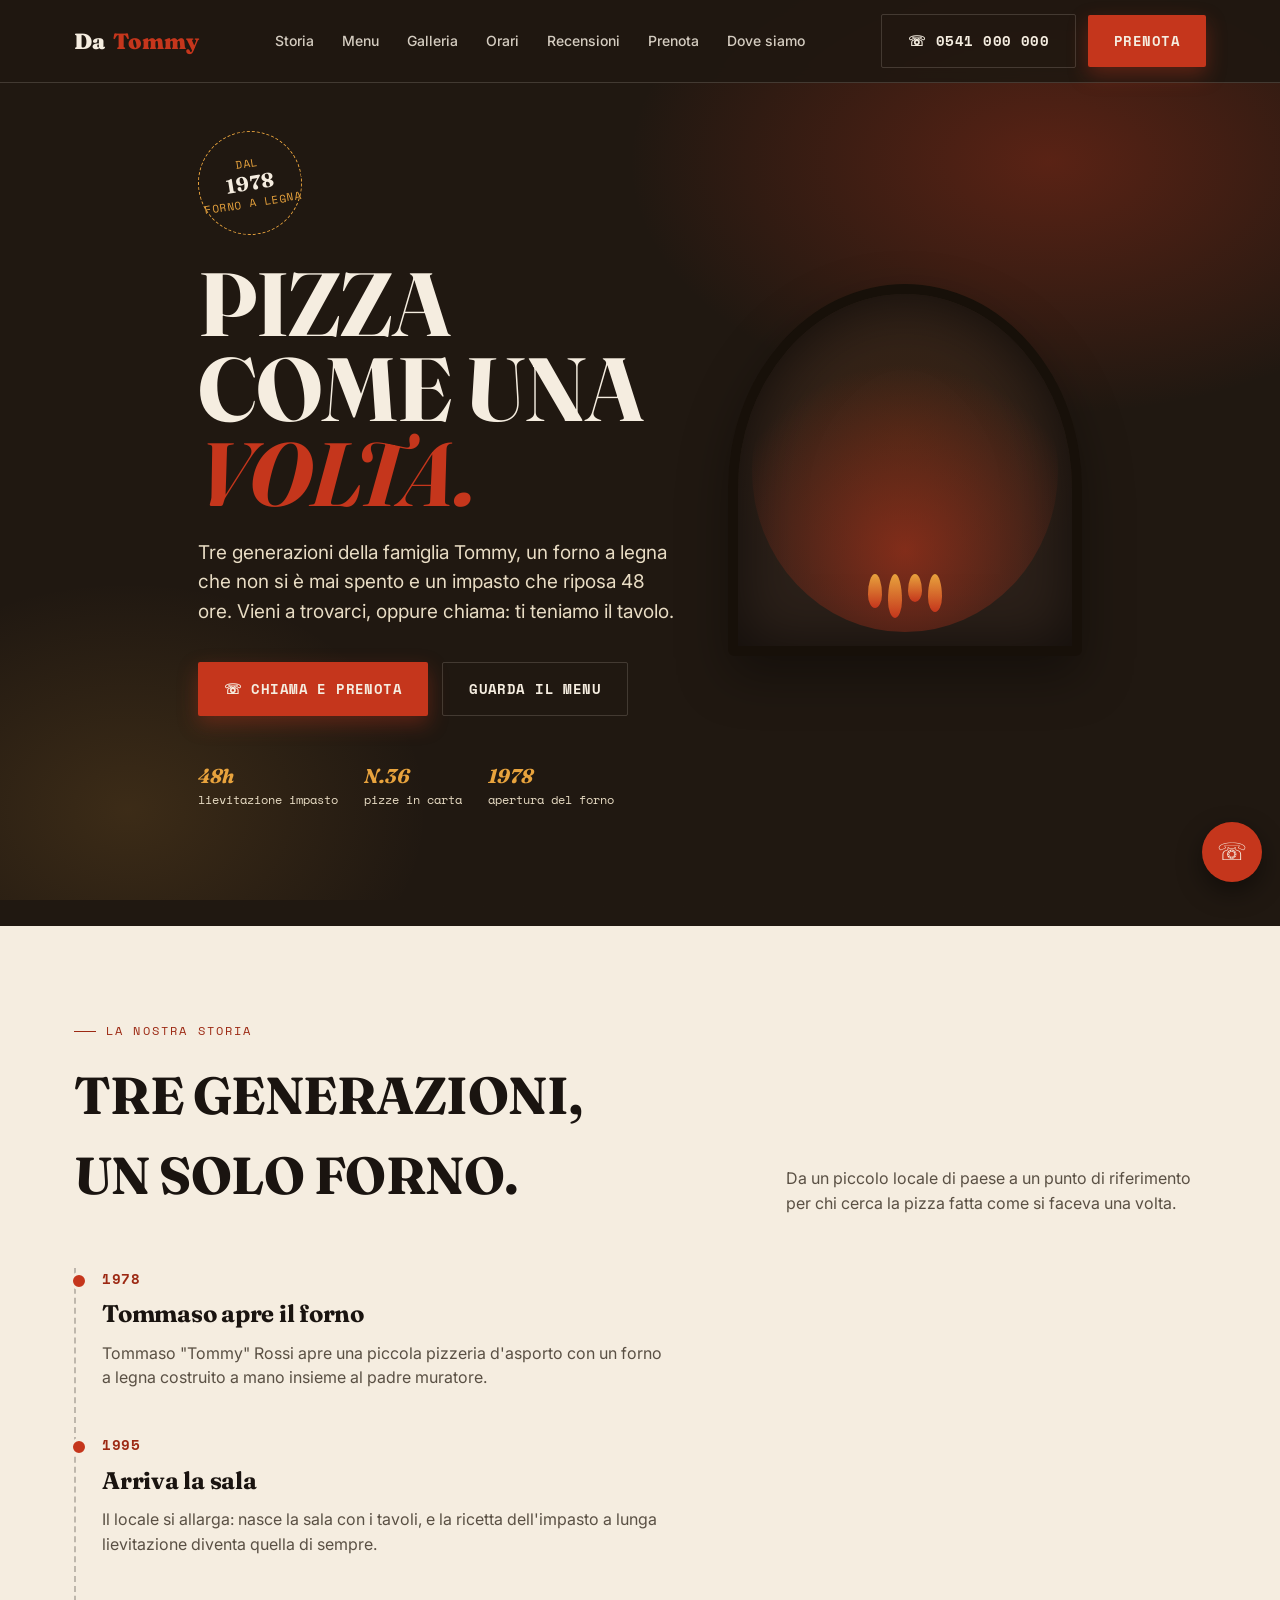
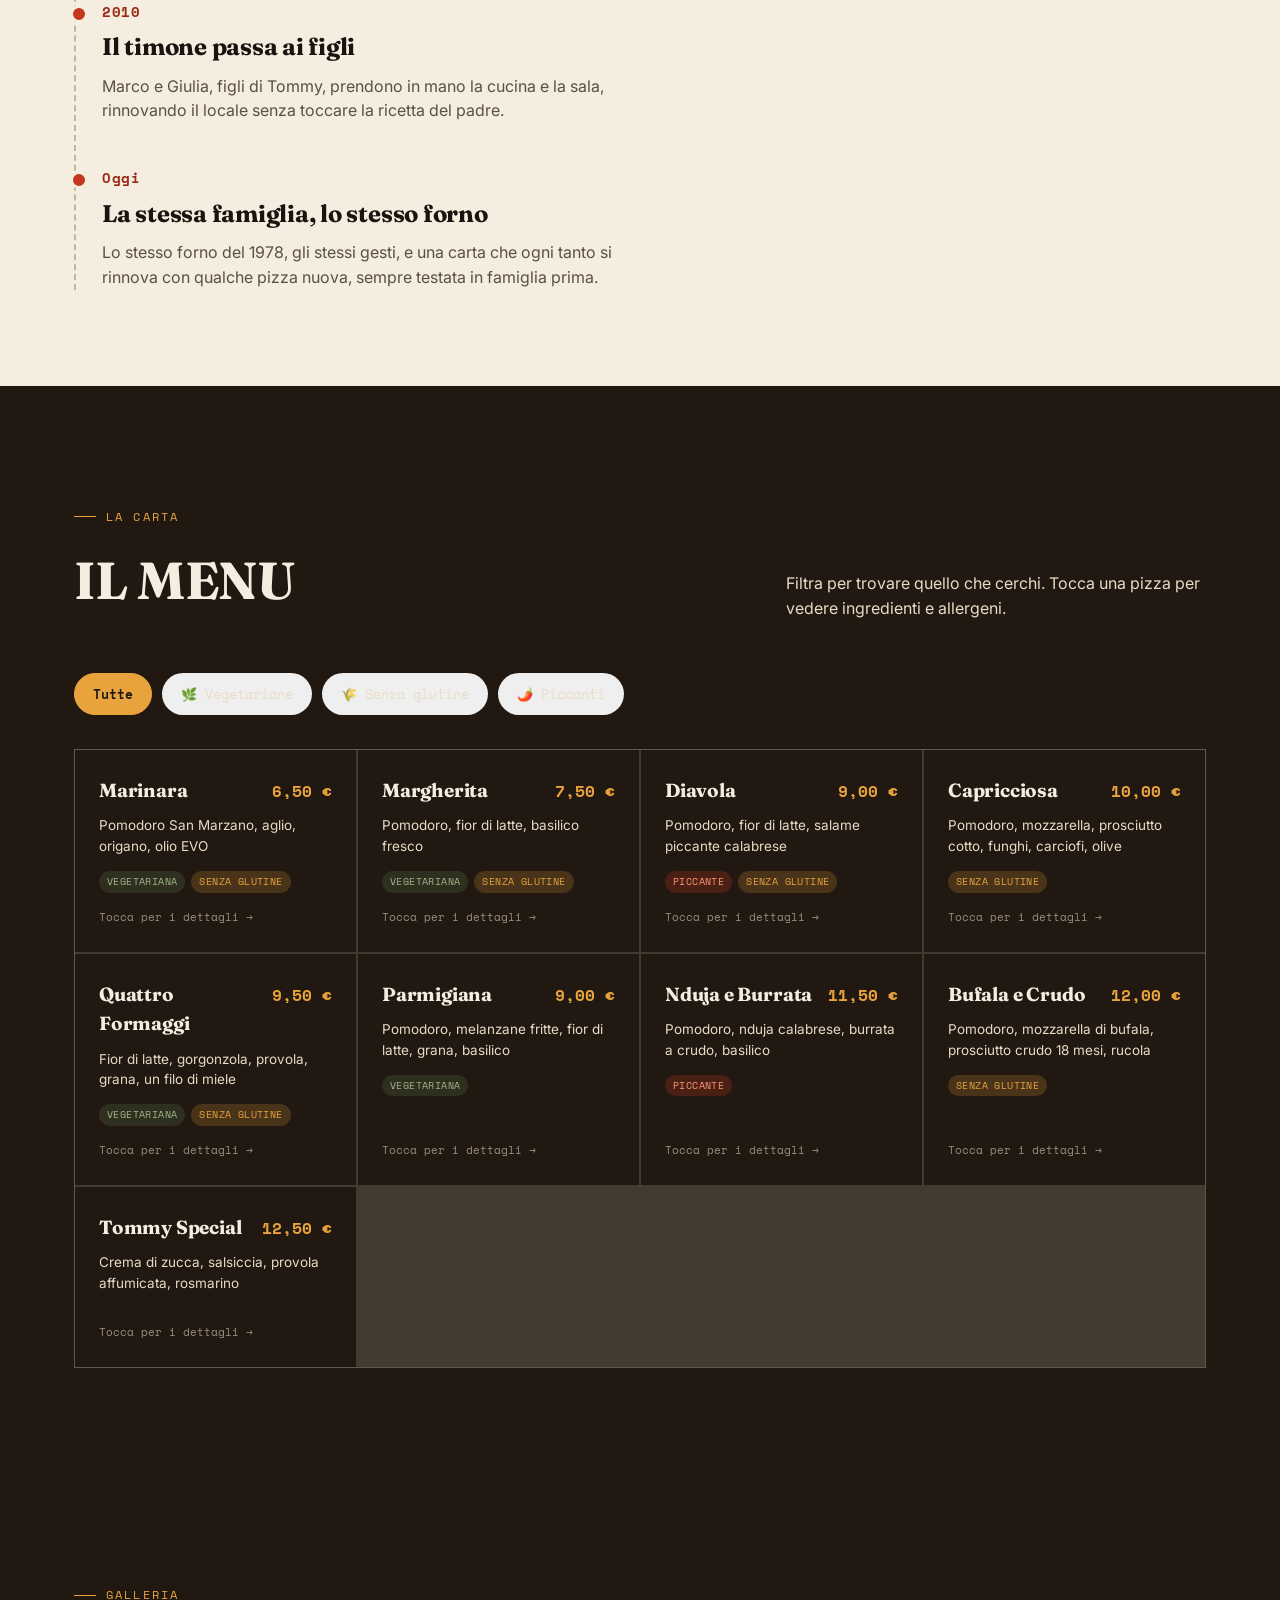
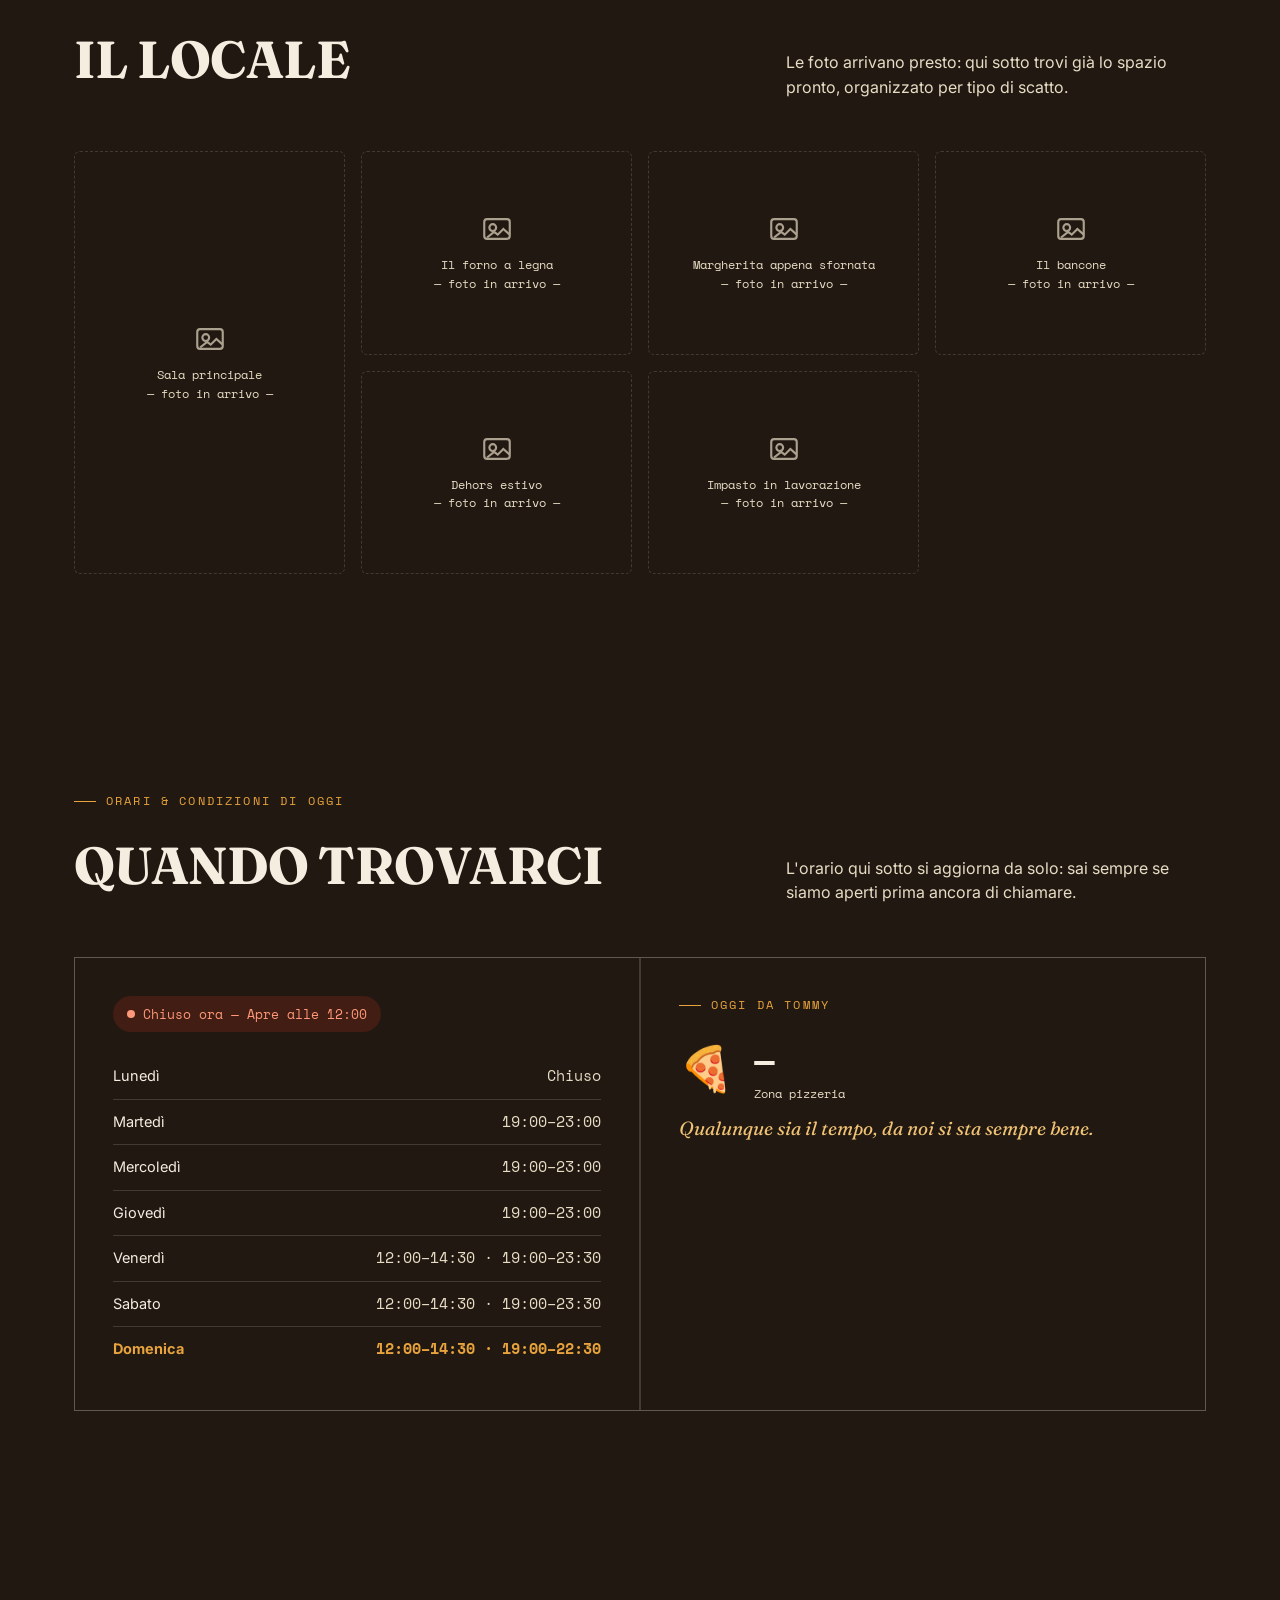
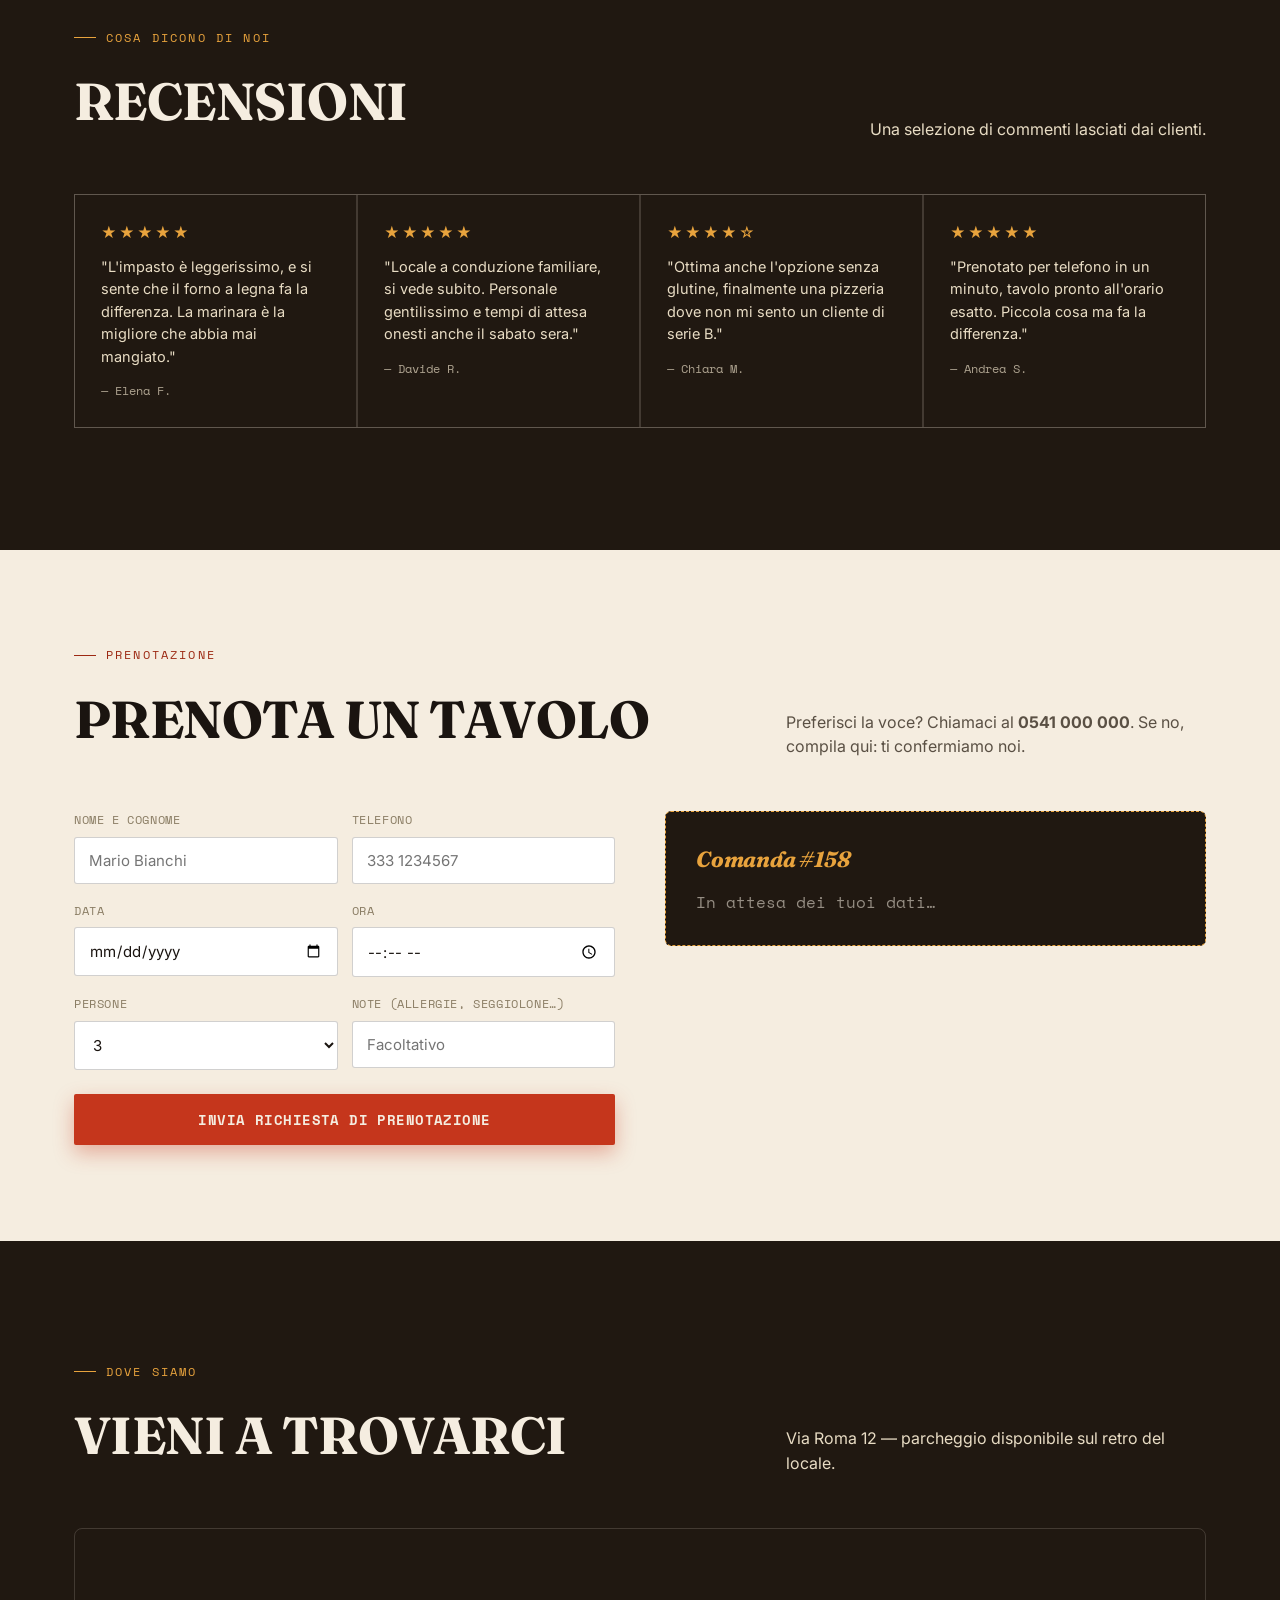
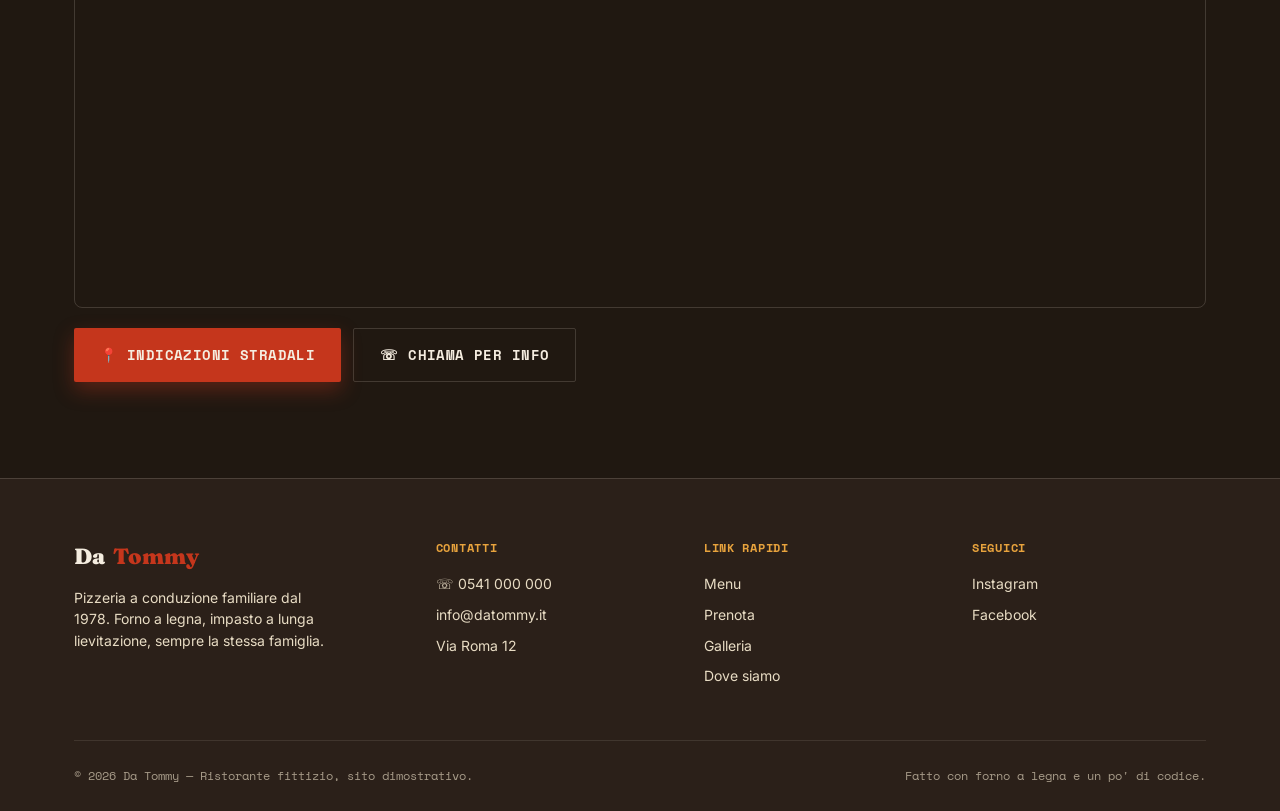
==== da-tommy.html @ e10f1fcb "Add files via upload" ====
<!DOCTYPE html>
<html lang="it">
<head>
<meta charset="UTF-8">
<meta name="viewport" content="width=device-width, initial-scale=1.0">
<title>Da Tommy — Pizzeria dal 1978</title>
<meta name="description" content="Da Tommy, pizzeria a conduzione familiare dal 1978. Forno a legna, prenotazioni, menu, orari e indicazioni stradali.">
<link rel="preconnect" href="https://fonts.googleapis.com">
<link rel="preconnect" href="https://fonts.gstatic.com" crossorigin>
<link href="https://fonts.googleapis.com/css2?family=Fraunces:ital,opsz,wght@0,9..144,400;0,9..144,600;0,9..144,700;0,9..144,900;1,9..144,500&family=Inter:wght@400;500;600;700&family=Space+Mono:wght@400;700&display=swap" rel="stylesheet">
<style>
  :root{
    --forno: #201811;
    --forno-2: #2b2019;
    --pomodoro: #c5361c;
    --pomodoro-dark: #9c2913;
    --grano: #e8a33d;
    --grano-soft: #f0c274;
    --basilico: #4c5b3d;
    --farina: #f5ede0;
    --farina-dim: #e8dcc4;
    --ink: #1a1410;
    --line: rgba(245,237,224,0.16);
    --shadow: 0 20px 50px rgba(0,0,0,0.35);
    --radius: 4px;
    --ff-display: 'Fraunces', serif;
    --ff-body: 'Inter', sans-serif;
    --ff-mono: 'Space Mono', monospace;
  }

  *{margin:0;padding:0;box-sizing:border-box;}
  html{scroll-behavior:smooth;}
  body{
    background: var(--forno);
    color: var(--farina);
    font-family: var(--ff-body);
    line-height: 1.55;
    overflow-x: hidden;
  }
  a{color:inherit;text-decoration:none;}
  img{max-width:100%;display:block;}
  ul{list-style:none;}
  button{font-family:inherit;cursor:pointer;border:none;}
  section{position:relative;}
  .wrap{max-width:1180px;margin:0 auto;padding:0 24px;}
  h1,h2,h3,h4{font-family:var(--ff-display);font-weight:700;letter-spacing:-0.01em;}
  .eyebrow{
    font-family:var(--ff-mono);
    text-transform:uppercase;
    font-size:12px;
    letter-spacing:0.18em;
    color:var(--grano);
    display:flex;
    align-items:center;
    gap:10px;
    margin-bottom:14px;
  }
  .eyebrow::before{content:"";width:22px;height:1px;background:var(--grano);display:inline-block;}
  .btn{
    display:inline-flex;
    align-items:center;
    gap:10px;
    padding:15px 26px;
    border-radius:2px;
    font-family:var(--ff-mono);
    font-size:14px;
    letter-spacing:0.03em;
    font-weight:700;
    text-transform:uppercase;
    transition:transform .15s ease, box-shadow .15s ease, background .15s ease;
    white-space:nowrap;
  }
  .btn:active{transform:translateY(1px);}
  .btn-primary{background:var(--pomodoro);color:var(--farina);box-shadow:0 8px 20px rgba(197,54,28,0.35);}
  .btn-primary:hover{background:var(--pomodoro-dark);}
  .btn-outline{background:transparent;color:var(--farina);border:1.5px solid var(--line);}
  .btn-outline:hover{border-color:var(--grano);color:var(--grano);}
  .btn-ghost{background:var(--grano);color:var(--forno);}
  .btn-ghost:hover{background:var(--grano-soft);}
  :focus-visible{outline:2px solid var(--grano);outline-offset:3px;}

  /* ---- perforated ticket divider ---- */
  .tear{
    height:26px;
    width:100%;
    background:
      radial-gradient(circle 7px at 20px 0, transparent 7px, var(--forno) 7.5px) top/40px 26px repeat-x;
    position:relative;
    z-index:2;
  }
  .tear.up{transform:scaleY(-1);}

  /* ---- topbar ---- */
  .topbar{
    position:fixed;top:0;left:0;right:0;
    z-index:100;
    background:rgba(32,24,17,0.9);
    backdrop-filter:blur(8px);
    border-bottom:1px solid var(--line);
  }
  .topbar-inner{
    display:flex;align-items:center;justify-content:space-between;
    padding:14px 24px;max-width:1180px;margin:0 auto;
  }
  .logo{
    font-family:var(--ff-display);font-size:22px;font-weight:900;
    display:flex;align-items:baseline;gap:8px;
  }
  .logo span{color:var(--pomodoro);}
  .nav-links{display:flex;gap:28px;font-size:14px;font-weight:500;}
  .nav-links a{opacity:.85;transition:opacity .15s, color .15s;position:relative;}
  .nav-links a:hover{opacity:1;color:var(--grano);}
  .topbar-actions{display:flex;align-items:center;gap:12px;}
  .nav-toggle{display:none;background:none;color:var(--farina);font-size:24px;}
  @media (max-width:860px){
    .nav-links{display:none;}
    .topbar-actions .btn-outline{display:none;}
    .nav-toggle{display:block;}
  }

  /* ---- sticky call bar (mobile) ---- */
  .call-fab{
    position:fixed;right:18px;bottom:18px;z-index:99;
    width:60px;height:60px;border-radius:50%;
    background:var(--pomodoro);color:var(--farina);
    display:flex;align-items:center;justify-content:center;
    box-shadow:0 10px 26px rgba(0,0,0,0.45);
    font-size:24px;
    animation:pulse 2.6s ease-in-out infinite;
  }
  @keyframes pulse{
    0%,100%{box-shadow:0 10px 26px rgba(0,0,0,0.45), 0 0 0 0 rgba(197,54,28,0.5);}
    50%{box-shadow:0 10px 26px rgba(0,0,0,0.45), 0 0 0 10px rgba(197,54,28,0);}
  }

  /* ---- HERO ---- */
  .hero{
    min-height:100vh;
    display:flex;align-items:center;
    padding:120px 0 80px;
    background:
      radial-gradient(ellipse 700px 420px at 82% 18%, rgba(197,54,28,0.35), transparent 60%),
      radial-gradient(ellipse 500px 380px at 10% 90%, rgba(232,163,61,0.14), transparent 60%),
      var(--forno);
    position:relative;
    overflow:hidden;
  }
  .ember{
    position:absolute;bottom:-20px;
    width:5px;height:5px;border-radius:50%;
    background:var(--grano);
    opacity:0;
    filter:blur(0.3px);
    animation:rise 6s ease-in infinite;
  }
  @keyframes rise{
    0%{opacity:0;transform:translateY(0) translateX(0);}
    10%{opacity:.9;}
    80%{opacity:.5;}
    100%{opacity:0;transform:translateY(-620px) translateX(var(--drift,30px));}
  }
  .hero-grid{
    display:grid;grid-template-columns:1.15fr 0.85fr;gap:50px;align-items:center;
  }
  @media (max-width:900px){.hero-grid{grid-template-columns:1fr;}}
  .stamp{
    width:104px;height:104px;border-radius:50%;
    border:1.5px dashed var(--grano);
    display:flex;align-items:center;justify-content:center;flex-direction:column;
    font-family:var(--ff-mono);color:var(--grano);text-align:center;
    transform:rotate(-9deg);
    font-size:11px;line-height:1.3;letter-spacing:.05em;
    margin-bottom:26px;
  }
  .stamp b{font-size:20px;font-family:var(--ff-display);color:var(--farina);display:block;}
  .hero h1{
    font-size:clamp(48px,7vw,92px);
    line-height:0.95;
    color:var(--farina);
    text-transform:uppercase;
  }
  .hero h1 em{
    font-style:italic;color:var(--pomodoro);
    -webkit-text-stroke:0;
  }
  .hero p.lede{
    font-size:19px;max-width:480px;margin-top:22px;color:var(--farina-dim);
  }
  .hero-actions{display:flex;gap:14px;margin-top:36px;flex-wrap:wrap;}
  .hero-meta{
    display:flex;gap:26px;margin-top:44px;flex-wrap:wrap;
    font-family:var(--ff-mono);font-size:12px;color:var(--farina-dim);
  }
  .hero-meta strong{display:block;color:var(--grano);font-size:20px;font-family:var(--ff-display);font-style:italic;}

  .oven{
    position:relative;
    aspect-ratio:1/1.05;
    border-radius:50% 50% 6px 6px / 55% 55% 6px 6px;
    background:radial-gradient(circle at 50% 40%, #3a2415, var(--forno-2) 70%);
    border:10px solid #171009;
    box-shadow:inset 0 0 60px rgba(0,0,0,0.6), var(--shadow);
    display:flex;align-items:flex-end;justify-content:center;overflow:hidden;
  }
  .oven::before{
    content:"";position:absolute;inset:14px;border-radius:50%;
    background:radial-gradient(circle at 50% 75%, rgba(197,54,28,0.55), rgba(197,54,28,0) 65%);
    animation:glow 3s ease-in-out infinite;
  }
  @keyframes glow{0%,100%{opacity:.7;}50%{opacity:1;}}
  .oven .flamegrp{position:absolute;bottom:8%;display:flex;gap:6px;}
  .flame{
    width:14px;height:34px;background:linear-gradient(to top, var(--pomodoro), var(--grano));
    border-radius:50% 50% 50% 50% / 60% 60% 40% 40%;
    animation:flick 1.1s ease-in-out infinite alternate;
    filter:blur(0.3px);
  }
  .flame:nth-child(2){animation-delay:.2s;height:44px;}
  .flame:nth-child(3){animation-delay:.4s;height:28px;}
  .flame:nth-child(4){animation-delay:.15s;height:38px;}
  @keyframes flick{0%{transform:scaleY(1) translateY(0);}100%{transform:scaleY(1.18) translateY(-3px);}}

  @media (prefers-reduced-motion: reduce){
    *{animation-duration:0.001ms !important; animation-iteration-count:1 !important; transition-duration:0.001ms !important;}
  }

  /* ---- section shared ---- */
  .section{padding:96px 0;}
  .section-head{
    display:flex;justify-content:space-between;align-items:flex-end;gap:24px;
    margin-bottom:52px;flex-wrap:wrap;
  }
  .section-head h2{font-size:clamp(32px,4.2vw,52px);text-transform:uppercase;}
  .section-head p{max-width:420px;color:var(--farina-dim);}
  .on-farina{background:var(--farina);color:var(--ink);}
  .on-farina .eyebrow{color:var(--pomodoro-dark);}
  .on-farina .eyebrow::before{background:var(--pomodoro-dark);}
  .on-farina .section-head p{color:#5a5044;}

  /* ---- STORIA / timeline ---- */
  .timeline{position:relative;padding-left:26px;border-left:2px dashed rgba(26,20,16,0.25);}
  .tl-item{position:relative;padding-bottom:44px;opacity:0;transform:translateY(18px);transition:opacity .6s ease, transform .6s ease;}
  .tl-item.in{opacity:1;transform:translateY(0);}
  .tl-item:last-child{padding-bottom:0;}
  .tl-item::before{
    content:"";position:absolute;left:-32px;top:4px;width:12px;height:12px;border-radius:50%;
    background:var(--pomodoro);border:3px solid var(--farina);
  }
  .tl-year{font-family:var(--ff-mono);font-weight:700;color:var(--pomodoro-dark);font-size:14px;letter-spacing:.05em;}
  .tl-item h3{font-size:24px;margin:6px 0 8px;}
  .tl-item p{color:#5a5044;max-width:560px;}

  /* ---- MENU ---- */
  .filters{display:flex;gap:10px;flex-wrap:wrap;margin-bottom:34px;}
  .chip{
    padding:10px 18px;border-radius:999px;border:1.5px solid var(--line);
    font-family:var(--ff-mono);font-size:13px;color:var(--farina-dim);
    display:flex;align-items:center;gap:8px;transition:.15s;
  }
  .chip:hover{border-color:var(--grano);color:var(--grano);}
  .chip.active{background:var(--grano);border-color:var(--grano);color:var(--forno);font-weight:700;}
  .menu-grid{display:grid;grid-template-columns:repeat(auto-fill,minmax(280px,1fr));gap:2px;background:var(--line);border:1px solid var(--line);}
  .menu-card{
    background:var(--forno);padding:26px 24px;cursor:pointer;transition:background .15s;
    display:flex;flex-direction:column;gap:10px;
  }
  .menu-card:hover{background:var(--forno-2);}
  .menu-card-top{display:flex;justify-content:space-between;align-items:baseline;gap:10px;}
  .menu-card h4{font-size:19px;}
  .menu-price{font-family:var(--ff-mono);color:var(--grano);font-weight:700;font-size:16px;white-space:nowrap;}
  .menu-card .ingredients{font-size:13.5px;color:var(--farina-dim);}
  .tags{display:flex;gap:6px;flex-wrap:wrap;margin-top:4px;}
  .tag{font-family:var(--ff-mono);font-size:10px;padding:3px 8px;border-radius:99px;text-transform:uppercase;letter-spacing:.04em;}
  .tag.veg{background:rgba(76,91,61,0.35);color:#9db387;}
  .tag.gf{background:rgba(232,163,61,0.2);color:var(--grano);}
  .tag.hot{background:rgba(197,54,28,0.25);color:#ff9878;}
  .menu-hint{margin-top:auto;font-family:var(--ff-mono);font-size:11px;color:var(--farina-dim);opacity:.6;padding-top:6px;}

  .modal-backdrop{
    position:fixed;inset:0;background:rgba(10,7,4,0.72);z-index:200;
    display:flex;align-items:center;justify-content:center;padding:20px;
    opacity:0;pointer-events:none;transition:opacity .2s ease;
  }
  .modal-backdrop.open{opacity:1;pointer-events:auto;}
  .modal{
    background:var(--farina);color:var(--ink);max-width:520px;width:100%;
    border-radius:6px;overflow:hidden;transform:translateY(16px);transition:transform .2s ease;
    box-shadow:var(--shadow);
  }
  .modal-backdrop.open .modal{transform:translateY(0);}
  .modal-photo{
    aspect-ratio:16/9;background:repeating-linear-gradient(135deg, #e8dcc4, #e8dcc4 10px, # decf b0 10px);
    background:var(--farina-dim);
    display:flex;flex-direction:column;align-items:center;justify-content:center;gap:8px;
    color:#8a7d64;border-bottom:2px dashed rgba(26,20,16,0.2);
  }
  .modal-body{padding:26px 28px 30px;}
  .modal-body h3{font-size:26px;margin-bottom:6px;}
  .modal-price{font-family:var(--ff-mono);color:var(--pomodoro-dark);font-weight:700;font-size:18px;margin-bottom:14px;}
  .modal-body p{color:#5a5044;margin-bottom:14px;}
  .modal-close{position:absolute;top:14px;right:14px;background:rgba(26,20,16,0.5);color:#fff;width:32px;height:32px;border-radius:50%;font-size:16px;}

  /* ---- GALLERIA placeholders ---- */
  .gallery-grid{display:grid;grid-template-columns:repeat(auto-fit,minmax(220px,1fr));gap:16px;}
  .photo-slot{
    aspect-ratio:4/3;border:1.5px dashed var(--line);border-radius:6px;
    display:flex;flex-direction:column;align-items:center;justify-content:center;gap:10px;
    color:var(--farina-dim);font-family:var(--ff-mono);font-size:12px;text-align:center;padding:16px;
    transition:border-color .2s, color .2s;
  }
  .photo-slot:hover{border-color:var(--grano);color:var(--grano);}
  .photo-slot svg{opacity:.7;width:34px;height:34px;}
  .photo-slot.tall{grid-row:span 2;aspect-ratio:auto;}

  /* ---- ORARI + widgets ---- */
  .split{display:grid;grid-template-columns:1fr 1fr;gap:2px;background:var(--line);border:1px solid var(--line);}
  @media (max-width:800px){.split{grid-template-columns:1fr;}}
  .panel{background:var(--forno);padding:38px;}
  .status-badge{
    display:inline-flex;align-items:center;gap:8px;
    font-family:var(--ff-mono);font-size:13px;padding:8px 14px;border-radius:99px;
    margin-bottom:22px;background:rgba(76,91,61,0.25);color:#9db387;
  }
  .status-badge.closed{background:rgba(197,54,28,0.2);color:#ff9878;}
  .status-dot{width:8px;height:8px;border-radius:50%;background:currentColor;}
  .hours-row{display:flex;justify-content:space-between;padding:11px 0;border-bottom:1px solid var(--line);font-size:14.5px;}
  .hours-row:last-child{border-bottom:none;}
  .hours-row.today{color:var(--grano);font-weight:700;}
  .hours-row span:last-child{font-family:var(--ff-mono);color:var(--farina-dim);}
  .hours-row.today span:last-child{color:var(--grano);}

  .weather-widget{display:flex;align-items:center;gap:20px;}
  .weather-icon{font-size:44px;}
  .weather-suggest{font-family:var(--ff-display);font-style:italic;font-size:19px;color:var(--grano-soft);margin-top:10px;}
  .weather-temp{font-family:var(--ff-mono);font-size:34px;font-weight:700;}

  /* ---- RECENSIONI ---- */
  .reviews-track{display:grid;grid-template-columns:repeat(auto-fit,minmax(280px,1fr));gap:2px;background:var(--line);border:1px solid var(--line);}
  .review-card{background:var(--forno);padding:26px;}
  .stars{color:var(--grano);letter-spacing:2px;margin-bottom:12px;font-size:15px;}
  .review-card p{color:var(--farina-dim);font-size:14.5px;margin-bottom:14px;}
  .review-who{font-family:var(--ff-mono);font-size:12px;color:var(--farina-dim);opacity:.7;}

  /* ---- PRENOTA ---- */
  .book-grid{display:grid;grid-template-columns:1fr 1fr;gap:50px;align-items:start;}
  @media (max-width:860px){.book-grid{grid-template-columns:1fr;}}
  .field{margin-bottom:18px;}
  .field label{display:block;font-family:var(--ff-mono);font-size:12px;text-transform:uppercase;letter-spacing:.05em;color:#8a7d64;margin-bottom:7px;}
  .field input,.field select,.field textarea{
    width:100%;padding:13px 14px;border:1.5px solid rgba(26,20,16,0.2);border-radius:3px;
    background:#fff;font-family:var(--ff-body);font-size:15px;color:var(--ink);
  }
  .field input:focus,.field select:focus,.field textarea:focus{border-color:var(--pomodoro-dark);}
  .field-row{display:grid;grid-template-columns:1fr 1fr;gap:14px;}
  .ticket-card{
    background:var(--forno);border:1.5px dashed var(--grano);border-radius:6px;padding:30px;
    font-family:var(--ff-mono);color:var(--farina);
  }
  .ticket-card h4{font-family:var(--ff-display);font-style:italic;color:var(--grano);font-size:22px;margin-bottom:14px;}
  .confirm-box{display:none;margin-top:20px;padding:18px;border:1.5px dashed var(--basilico);border-radius:4px;background:rgba(76,91,61,0.15);}
  .confirm-box.show{display:block;}
  .confirm-box p{font-family:var(--ff-mono);font-size:13px;color:#c8d6bd;}

  /* ---- MAPPA ---- */
  .map-wrap{border:1px solid var(--line);border-radius:8px;overflow:hidden;height:380px;}
  .map-wrap iframe{width:100%;height:100%;border:0;filter:grayscale(0.35) invert(0.92) contrast(0.9);}
  .map-actions{display:flex;gap:12px;margin-top:20px;flex-wrap:wrap;}

  /* ---- FOOTER ---- */
  footer{background:var(--forno-2);padding:60px 0 26px;border-top:1px solid var(--line);}
  .foot-grid{display:grid;grid-template-columns:1.4fr 1fr 1fr 1fr;gap:34px;margin-bottom:44px;}
  @media (max-width:800px){.foot-grid{grid-template-columns:1fr 1fr;}}
  .foot-grid h5{font-family:var(--ff-mono);font-size:12px;text-transform:uppercase;letter-spacing:.06em;color:var(--grano);margin-bottom:16px;}
  .foot-grid li{margin-bottom:9px;font-size:14px;color:var(--farina-dim);}
  .foot-grid a:hover{color:var(--grano);}
  .foot-bottom{display:flex;justify-content:space-between;padding-top:26px;border-top:1px solid var(--line);font-family:var(--ff-mono);font-size:12px;color:var(--farina-dim);opacity:.65;flex-wrap:wrap;gap:10px;}

  .reveal{opacity:0;transform:translateY(24px);transition:opacity .7s ease, transform .7s ease;}
  .reveal.in{opacity:1;transform:translateY(0);}
</style>
</head>
<body>

<!-- ================= TOPBAR ================= -->
<div class="topbar">
  <div class="topbar-inner">
    <a href="#" class="logo">Da <span>Tommy</span></a>
    <nav class="nav-links">
      <a href="#storia">Storia</a>
      <a href="#menu">Menu</a>
      <a href="#galleria">Galleria</a>
      <a href="#orari">Orari</a>
      <a href="#recensioni">Recensioni</a>
      <a href="#prenota">Prenota</a>
      <a href="#mappa">Dove siamo</a>
    </nav>
    <div class="topbar-actions">
      <a href="tel:+390541000000" class="btn btn-outline">☏ 0541 000 000</a>
      <a href="#prenota" class="btn btn-primary">Prenota</a>
    </div>
    <button class="nav-toggle" id="navToggle" aria-label="Apri menu">☰</button>
  </div>
</div>

<a href="tel:+390541000000" class="call-fab" aria-label="Chiama Da Tommy">☏</a>

<!-- ================= HERO ================= -->
<section class="hero" id="top">
  <div id="embers"></div>
  <div class="wrap hero-grid">
    <div>
      <div class="stamp">DAL<b>1978</b>FORNO A LEGNA</div>
      <h1>Pizza<br>come una<br><em>volta.</em></h1>
      <p class="lede">Tre generazioni della famiglia Tommy, un forno a legna che non si è mai spento e un impasto che riposa 48 ore. Vieni a trovarci, oppure chiama: ti teniamo il tavolo.</p>
      <div class="hero-actions">
        <a href="tel:+390541000000" class="btn btn-primary">☏ Chiama e prenota</a>
        <a href="#menu" class="btn btn-outline">Guarda il menu</a>
      </div>
      <div class="hero-meta">
        <div><strong>48h</strong>lievitazione impasto</div>
        <div><strong>N.36</strong>pizze in carta</div>
        <div><strong>1978</strong>apertura del forno</div>
      </div>
    </div>
    <div class="oven">
      <div class="flamegrp">
        <div class="flame"></div><div class="flame"></div><div class="flame"></div><div class="flame"></div>
      </div>
    </div>
  </div>
</section>
<div class="tear"></div>

<!-- ================= STORIA ================= -->
<section class="section on-farina" id="storia">
  <div class="wrap">
    <div class="section-head">
      <div>
        <div class="eyebrow">La nostra storia</div>
        <h2>Tre generazioni,<br>un solo forno.</h2>
      </div>
      <p>Da un piccolo locale di paese a un punto di riferimento per chi cerca la pizza fatta come si faceva una volta.</p>
    </div>
    <div class="timeline" id="timeline">
      <div class="tl-item reveal"><div class="tl-year">1978</div><h3>Tommaso apre il forno</h3><p>Tommaso "Tommy" Rossi apre una piccola pizzeria d'asporto con un forno a legna costruito a mano insieme al padre muratore.</p></div>
      <div class="tl-item reveal"><div class="tl-year">1995</div><h3>Arriva la sala</h3><p>Il locale si allarga: nasce la sala con i tavoli, e la ricetta dell'impasto a lunga lievitazione diventa quella di sempre.</p></div>
      <div class="tl-item reveal"><div class="tl-year">2010</div><h3>Il timone passa ai figli</h3><p>Marco e Giulia, figli di Tommy, prendono in mano la cucina e la sala, rinnovando il locale senza toccare la ricetta del padre.</p></div>
      <div class="tl-item reveal"><div class="tl-year">Oggi</div><h3>La stessa famiglia, lo stesso forno</h3><p>Lo stesso forno del 1978, gli stessi gesti, e una carta che ogni tanto si rinnova con qualche pizza nuova, sempre testata in famiglia prima.</p></div>
    </div>
  </div>
</section>
<div class="tear up"></div>

<!-- ================= MENU ================= -->
<section class="section" id="menu">
  <div class="wrap">
    <div class="section-head">
      <div>
        <div class="eyebrow">La carta</div>
        <h2>Il menu</h2>
      </div>
      <p>Filtra per trovare quello che cerchi. Tocca una pizza per vedere ingredienti e allergeni.</p>
    </div>
    <div class="filters" id="filters">
      <button class="chip active" data-filter="tutte">Tutte</button>
      <button class="chip" data-filter="veg">🌿 Vegetariane</button>
      <button class="chip" data-filter="gf">🌾 Senza glutine</button>
      <button class="chip" data-filter="hot">🌶️ Piccanti</button>
    </div>
    <div class="menu-grid" id="menuGrid"></div>
  </div>
</section>

<div class="modal-backdrop" id="modalBackdrop">
  <div class="modal">
    <button class="modal-close" id="modalClose">✕</button>
    <div class="modal-photo" id="modalPhoto">
      <svg viewBox="0 0 24 24" fill="none" stroke="currentColor" stroke-width="1.5" width="34" height="34"><rect x="3" y="5" width="18" height="14" rx="2"/><circle cx="9" cy="11" r="2"/><path d="M21 15l-5-4-4 4-3-2-6 5"/></svg>
      <span>Foto in arrivo</span>
    </div>
    <div class="modal-body">
      <h3 id="modalName"></h3>
      <div class="modal-price" id="modalPrice"></div>
      <p id="modalDesc"></p>
      <div class="tags" id="modalTags"></div>
    </div>
  </div>
</div>

<div class="tear"></div>

<!-- ================= GALLERIA ================= -->
<section class="section" id="galleria">
  <div class="wrap">
    <div class="section-head">
      <div>
        <div class="eyebrow">Galleria</div>
        <h2>Il locale</h2>
      </div>
      <p>Le foto arrivano presto: qui sotto trovi già lo spazio pronto, organizzato per tipo di scatto.</p>
    </div>
    <div class="gallery-grid" id="galleryGrid"></div>
  </div>
</section>
<div class="tear up"></div>

<!-- ================= ORARI + METEO ================= -->
<section class="section" id="orari">
  <div class="wrap">
    <div class="section-head">
      <div>
        <div class="eyebrow">Orari &amp; condizioni di oggi</div>
        <h2>Quando trovarci</h2>
      </div>
      <p>L'orario qui sotto si aggiorna da solo: sai sempre se siamo aperti prima ancora di chiamare.</p>
    </div>
    <div class="split">
      <div class="panel">
        <div class="status-badge" id="statusBadge"><span class="status-dot"></span><span id="statusText">Verifica in corso…</span></div>
        <div id="hoursList"></div>
      </div>
      <div class="panel">
        <div class="eyebrow" style="margin-bottom:18px;">Oggi da Tommy</div>
        <div class="weather-widget">
          <div class="weather-icon" id="weatherIcon">🍕</div>
          <div>
            <div class="weather-temp" id="weatherTemp">--°</div>
            <div style="font-family:var(--ff-mono);font-size:12px;color:var(--farina-dim);" id="weatherPlace">Zona pizzeria</div>
          </div>
        </div>
        <div class="weather-suggest" id="weatherSuggest">Sto controllando il tempo…</div>
      </div>
    </div>
  </div>
</section>
<div class="tear"></div>

<!-- ================= RECENSIONI ================= -->
<section class="section" id="recensioni">
  <div class="wrap">
    <div class="section-head">
      <div>
        <div class="eyebrow">Cosa dicono di noi</div>
        <h2>Recensioni</h2>
      </div>
      <p>Una selezione di commenti lasciati dai clienti.</p>
    </div>
    <div class="reviews-track">
      <div class="review-card"><div class="stars">★★★★★</div><p>"L'impasto è leggerissimo, e si sente che il forno a legna fa la differenza. La marinara è la migliore che abbia mai mangiato."</p><div class="review-who">— Elena F.</div></div>
      <div class="review-card"><div class="stars">★★★★★</div><p>"Locale a conduzione familiare, si vede subito. Personale gentilissimo e tempi di attesa onesti anche il sabato sera."</p><div class="review-who">— Davide R.</div></div>
      <div class="review-card"><div class="stars">★★★★☆</div><p>"Ottima anche l'opzione senza glutine, finalmente una pizzeria dove non mi sento un cliente di serie B."</p><div class="review-who">— Chiara M.</div></div>
      <div class="review-card"><div class="stars">★★★★★</div><p>"Prenotato per telefono in un minuto, tavolo pronto all'orario esatto. Piccola cosa ma fa la differenza."</p><div class="review-who">— Andrea S.</div></div>
    </div>
  </div>
</section>
<div class="tear up"></div>

<!-- ================= PRENOTA ================= -->
<section class="section on-farina" id="prenota">
  <div class="wrap">
    <div class="section-head">
      <div>
        <div class="eyebrow">Prenotazione</div>
        <h2>Prenota un tavolo</h2>
      </div>
      <p>Preferisci la voce? Chiamaci al <strong>0541 000 000</strong>. Se no, compila qui: ti confermiamo noi.</p>
    </div>
    <div class="book-grid">
      <form id="bookForm">
        <div class="field-row">
          <div class="field"><label for="fName">Nome e cognome</label><input id="fName" type="text" required placeholder="Mario Bianchi"></div>
          <div class="field"><label for="fPhone">Telefono</label><input id="fPhone" type="tel" required placeholder="333 1234567"></div>
        </div>
        <div class="field-row">
          <div class="field"><label for="fDate">Data</label><input id="fDate" type="date" required></div>
          <div class="field"><label for="fTime">Ora</label><input id="fTime" type="time" required></div>
        </div>
        <div class="field-row">
          <div class="field"><label for="fPeople">Persone</label>
            <select id="fPeople">
              <option>1</option><option>2</option><option selected>3</option><option>4</option><option>5</option><option>6</option><option>7+</option>
            </select>
          </div>
          <div class="field"><label for="fNote">Note (allergie, seggiolone…)</label><input id="fNote" type="text" placeholder="Facoltativo"></div>
        </div>
        <button class="btn btn-primary" type="submit" style="width:100%;justify-content:center;margin-top:6px;">Invia richiesta di prenotazione</button>
      </form>
      <div class="ticket-card">
        <h4>Comanda #<span id="ticketNum">104</span></h4>
        <div id="ticketPreview">
          <div style="opacity:.55;">In attesa dei tuoi dati…</div>
        </div>
        <div class="confirm-box" id="confirmBox">
          <p>✓ RICHIESTA RICEVUTA<br>Ti richiamiamo entro 15 minuti per confermare il tavolo. Per urgenze, chiama direttamente lo 0541 000 000.</p>
        </div>
      </div>
    </div>
  </div>
</section>
<div class="tear"></div>

<!-- ================= MAPPA ================= -->
<section class="section" id="mappa">
  <div class="wrap">
    <div class="section-head">
      <div>
        <div class="eyebrow">Dove siamo</div>
        <h2>Vieni a trovarci</h2>
      </div>
      <p>Via Roma 12 — parcheggio disponibile sul retro del locale.</p>
    </div>
    <div class="map-wrap">
      <iframe src="https://maps.google.com/maps?q=Via%20Roma%2012&t=&z=15&ie=UTF8&iwloc=&output=embed" loading="lazy" title="Mappa Da Tommy"></iframe>
    </div>
    <div class="map-actions">
      <a class="btn btn-primary" target="_blank" rel="noopener" href="https://www.google.com/maps/dir/?api=1&destination=Via+Roma+12">📍 Indicazioni stradali</a>
      <a class="btn btn-outline" href="tel:+390541000000">☏ Chiama per info</a>
    </div>
  </div>
</section>

<!-- ================= FOOTER ================= -->
<footer>
  <div class="wrap">
    <div class="foot-grid">
      <div>
        <div class="logo" style="margin-bottom:14px;">Da <span>Tommy</span></div>
        <p style="color:var(--farina-dim);font-size:14px;max-width:260px;">Pizzeria a conduzione familiare dal 1978. Forno a legna, impasto a lunga lievitazione, sempre la stessa famiglia.</p>
      </div>
      <div>
        <h5>Contatti</h5>
        <ul>
          <li><a href="tel:+390541000000">☏ 0541 000 000</a></li>
          <li><a href="mailto:info@datommy.it">info@datommy.it</a></li>
          <li>Via Roma 12</li>
        </ul>
      </div>
      <div>
        <h5>Link rapidi</h5>
        <ul>
          <li><a href="#menu">Menu</a></li>
          <li><a href="#prenota">Prenota</a></li>
          <li><a href="#galleria">Galleria</a></li>
          <li><a href="#mappa">Dove siamo</a></li>
        </ul>
      </div>
      <div>
        <h5>Seguici</h5>
        <ul>
          <li><a href="#">Instagram</a></li>
          <li><a href="#">Facebook</a></li>
        </ul>
      </div>
    </div>
    <div class="foot-bottom">
      <span>© <span id="year"></span> Da Tommy — Ristorante fittizio, sito dimostrativo.</span>
      <span>Fatto con forno a legna e un po' di codice.</span>
    </div>
  </div>
</footer>

<script>
document.getElementById('year').textContent = new Date().getFullYear();

/* ---------- embers ---------- */
(function(){
  const holder = document.getElementById('embers');
  const n = window.innerWidth < 700 ? 10 : 18;
  for(let i=0;i<n;i++){
    const e = document.createElement('div');
    e.className='ember';
    e.style.left = (60 + Math.random()*35) + '%';
    e.style.setProperty('--drift', (Math.random()*80-40)+'px');
    e.style.animationDelay = (Math.random()*6)+'s';
    e.style.animationDuration = (5+Math.random()*3)+'s';
    holder.appendChild(e);
  }
})();

/* ---------- mobile nav ---------- */
document.getElementById('navToggle').addEventListener('click', function(){
  const links = document.querySelector('.nav-links');
  const isOpen = links.style.display === 'flex';
  links.style.display = isOpen ? 'none' : 'flex';
  links.style.cssText += isOpen ? '' : 'flex-direction:column;position:fixed;top:64px;left:0;right:0;background:#201811;padding:20px 24px;border-bottom:1px solid rgba(245,237,224,0.16);gap:16px;';
});

/* ---------- scroll reveal ---------- */
const observer = new IntersectionObserver((entries)=>{
  entries.forEach(en=>{ if(en.isIntersecting){ en.target.classList.add('in'); } });
},{threshold:0.2});
document.querySelectorAll('.reveal, .tl-item').forEach(el=>observer.observe(el));

/* ---------- MENU DATA ---------- */
const menu = [
  {n:"Marinara", p:"6,50 €", ing:"Pomodoro San Marzano, aglio, origano, olio EVO", tags:["veg","gf"], desc:"La più antica della carta: solo pomodoro, aglio e origano. Come la faceva Tommy nel '78."},
  {n:"Margherita", p:"7,50 €", ing:"Pomodoro, fior di latte, basilico fresco", tags:["veg","gf"], desc:"Semplice e perfetta: la prova del cuoco per ogni pizzaiolo."},
  {n:"Diavola", p:"9,00 €", ing:"Pomodoro, fior di latte, salame piccante calabrese", tags:["hot","gf"], desc:"Per chi ama il piccante vero, non quello finto."},
  {n:"Capricciosa", p:"10,00 €", ing:"Pomodoro, mozzarella, prosciutto cotto, funghi, carciofi, olive", tags:["gf"], desc:"Un po' di tutto, come piace a chi non vuole scegliere."},
  {n:"Quattro Formaggi", p:"9,50 €", ing:"Fior di latte, gorgonzola, provola, grana, un filo di miele", tags:["veg","gf"], desc:"Cremosa, decisa, con un tocco dolce a bilanciare."},
  {n:"Parmigiana", p:"9,00 €", ing:"Pomodoro, melanzane fritte, fior di latte, grana, basilico", tags:["veg"], desc:"La parmigiana di famiglia, versione pizza."},
  {n:"Nduja e Burrata", p:"11,50 €", ing:"Pomodoro, nduja calabrese, burrata a crudo, basilico", tags:["hot"], desc:"Nasce piccante, arriva in tavola cremosa: la burrata va aggiunta dopo la cottura."},
  {n:"Bufala e Crudo", p:"12,00 €", ing:"Pomodoro, mozzarella di bufala, prosciutto crudo 18 mesi, rucola", tags:["gf"], desc:"Ingredienti pochi, tutti veri: bufala DOP e crudo stagionato."},
  {n:"Tommy Special", p:"12,50 €", ing:"Crema di zucca, salsiccia, provola affumicata, rosmarino", tags:[], desc:"La pizza fuori menu diventata fissa dopo mille richieste."},
];
const tagLabel = {veg:'Vegetariana', gf:'Senza glutine', hot:'Piccante'};
const grid = document.getElementById('menuGrid');
function renderMenu(filter){
  grid.innerHTML='';
  menu.filter(m=> filter==='tutte' ? true : m.tags.includes(filter)).forEach(m=>{
    const card = document.createElement('div');
    card.className='menu-card';
    card.innerHTML = `
      <div class="menu-card-top"><h4>${m.n}</h4><div class="menu-price">${m.p}</div></div>
      <div class="ingredients">${m.ing}</div>
      <div class="tags">${m.tags.map(t=>`<span class="tag ${t}">${tagLabel[t]}</span>`).join('')}</div>
      <div class="menu-hint">Tocca per i dettagli →</div>`;
    card.addEventListener('click', ()=> openModal(m));
    grid.appendChild(card);
  });
}
renderMenu('tutte');
document.getElementById('filters').addEventListener('click', (e)=>{
  const btn = e.target.closest('.chip');
  if(!btn) return;
  document.querySelectorAll('.chip').forEach(c=>c.classList.remove('active'));
  btn.classList.add('active');
  renderMenu(btn.dataset.filter);
});

/* ---------- modal ---------- */
const backdrop = document.getElementById('modalBackdrop');
function openModal(m){
  document.getElementById('modalName').textContent = m.n;
  document.getElementById('modalPrice').textContent = m.p;
  document.getElementById('modalDesc').textContent = m.desc + " Ingredienti: " + m.ing + ".";
  document.getElementById('modalTags').innerHTML = m.tags.map(t=>`<span class="tag ${t}">${tagLabel[t]}</span>`).join('') || '';
  backdrop.classList.add('open');
}
document.getElementById('modalClose').addEventListener('click', ()=>backdrop.classList.remove('open'));
backdrop.addEventListener('click', (e)=>{ if(e.target===backdrop) backdrop.classList.remove('open'); });

/* ---------- gallery placeholders ---------- */
const galleryItems = [
  {label:"Sala principale", tall:true},
  {label:"Il forno a legna"},
  {label:"Margherita appena sfornata"},
  {label:"Il bancone"},
  {label:"Dehors estivo"},
  {label:"Impasto in lavorazione"},
];
const cameraSvg = `<svg viewBox="0 0 24 24" fill="none" stroke="currentColor" stroke-width="1.5"><rect x="3" y="5" width="18" height="14" rx="2"/><circle cx="9" cy="11" r="2.4"/><path d="M21 16l-4.5-4-4 4-2.5-2-5 4"/></svg>`;
document.getElementById('galleryGrid').innerHTML = galleryItems.map(g=>
  `<div class="photo-slot ${g.tall?'tall':''}">${cameraSvg}<span>${g.label}<br>— foto in arrivo —</span></div>`
).join('');

/* ---------- orari live ---------- */
const hours = [
  {d:"Lunedì", open:false},
  {d:"Martedì", ranges:[[19,0,23,0]]},
  {d:"Mercoledì", ranges:[[19,0,23,0]]},
  {d:"Giovedì", ranges:[[19,0,23,0]]},
  {d:"Venerdì", ranges:[[12,0,14,30],[19,0,23,30]]},
  {d:"Sabato", ranges:[[12,0,14,30],[19,0,23,30]]},
  {d:"Domenica", ranges:[[12,0,14,30],[19,0,22,30]]},
];
function fmt(h,m){return String(h).padStart(2,'0')+':'+String(m).padStart(2,'0');}
function renderHours(){
  const list = document.getElementById('hoursList');
  const todayIdx = (new Date().getDay()+6)%7; // lun=0
  list.innerHTML = hours.map((h,i)=>{
    const label = h.open===false ? "Chiuso" : h.ranges.map(r=>fmt(r[0],r[1])+"–"+fmt(r[2],r[3])).join(' · ');
    return `<div class="hours-row ${i===todayIdx?'today':''}"><span>${h.d}</span><span>${label}</span></div>`;
  }).join('');

  const now = new Date();
  const nowMin = now.getHours()*60+now.getMinutes();
  const today = hours[todayIdx];
  let isOpen=false, reopenText='';
  if(today.open!==false){
    for(const r of today.ranges){
      const start=r[0]*60+r[1], end=r[2]*60+r[3];
      if(nowMin>=start && nowMin<=end){ isOpen=true; break; }
    }
    if(!isOpen){
      const next = today.ranges.find(r=> nowMin < r[0]*60+r[1]);
      if(next) reopenText = "Apre alle " + fmt(next[0],next[1]);
    }
  }
  const badge = document.getElementById('statusBadge');
  const text = document.getElementById('statusText');
  if(isOpen){
    badge.classList.remove('closed');
    text.textContent = "Aperto ora — si accettano prenotazioni";
  } else {
    badge.classList.add('closed');
    text.textContent = reopenText ? `Chiuso ora — ${reopenText}` : "Chiuso ora — consulta gli orari sotto";
  }
}
renderHours();
setInterval(renderHours, 60000);

/* ---------- meteo (Open-Meteo, no key) ---------- */
(function(){
  const lat=44.1391, lon=12.2436; // Cesena, come riferimento di zona per la demo
  fetch(`https://api.open-meteo.com/v1/forecast?latitude=${lat}&longitude=${lon}&current_weather=true`)
    .then(r=>r.json())
    .then(data=>{
      const w = data.current_weather;
      if(!w) throw new Error('no data');
      const t = Math.round(w.temperature);
      document.getElementById('weatherTemp').textContent = t+'°';
      document.getElementById('weatherPlace').textContent = 'Zona pizzeria, oggi';
      const code = w.weathercode;
      let icon='☀️', msg='Bel tempo: il dehors è perfetto stasera.';
      if(code===0){icon='☀️'; msg='Cielo sereno: ottima serata per il dehors.';}
      else if([1,2,3].includes(code)){icon='⛅'; msg='Un po\' di nuvole, ma si sta comunque bene fuori.';}
      else if([45,48].includes(code)){icon='🌫️'; msg='Foschia in giro: dentro si sta più comodi.';}
      else if([51,53,55,56,57,61,63,65,66,67,80,81,82].includes(code)){icon='🌧️'; msg='Pioggia in arrivo: meglio un tavolo in sala.';}
      else if([71,73,75,77,85,86].includes(code)){icon='❄️'; msg='Freddo: perfetto per una pizza bollente e un tavolo al caldo.';}
      else if([95,96,99].includes(code)){icon='⛈️'; msg='Temporale: vi aspettiamo comodi in sala.';}
      document.getElementById('weatherIcon').textContent = icon;
      document.getElementById('weatherSuggest').textContent = msg;
    })
    .catch(()=>{
      document.getElementById('weatherTemp').textContent = '—';
      document.getElementById('weatherSuggest').textContent = 'Qualunque sia il tempo, da noi si sta sempre bene.';
      document.getElementById('weatherIcon').textContent = '🍕';
    });
})();

/* ---------- prenotazione ---------- */
const bookForm = document.getElementById('bookForm');
const ticketPreview = document.getElementById('ticketPreview');
const ticketNum = document.getElementById('ticketNum');
ticketNum.textContent = 100 + Math.floor(Math.random()*80);

function updateTicket(){
  const name = document.getElementById('fName').value || '—';
  const date = document.getElementById('fDate').value || '—';
  const time = document.getElementById('fTime').value || '—';
  const people = document.getElementById('fPeople').value || '—';
  ticketPreview.innerHTML = `
    <div style="font-size:13px;line-height:1.9;">
      NOME ..... ${name}<br>
      DATA ..... ${date}<br>
      ORA ...... ${time}<br>
      COPERTI .. ${people}
    </div>`;
}
['fName','fDate','fTime','fPeople'].forEach(id=>{
  document.getElementById(id).addEventListener('input', updateTicket);
  document.getElementById(id).addEventListener('change', updateTicket);
});

bookForm.addEventListener('submit', function(e){
  e.preventDefault();
  updateTicket();
  document.getElementById('confirmBox').classList.add('show');
});
</script>
</body>
</html>
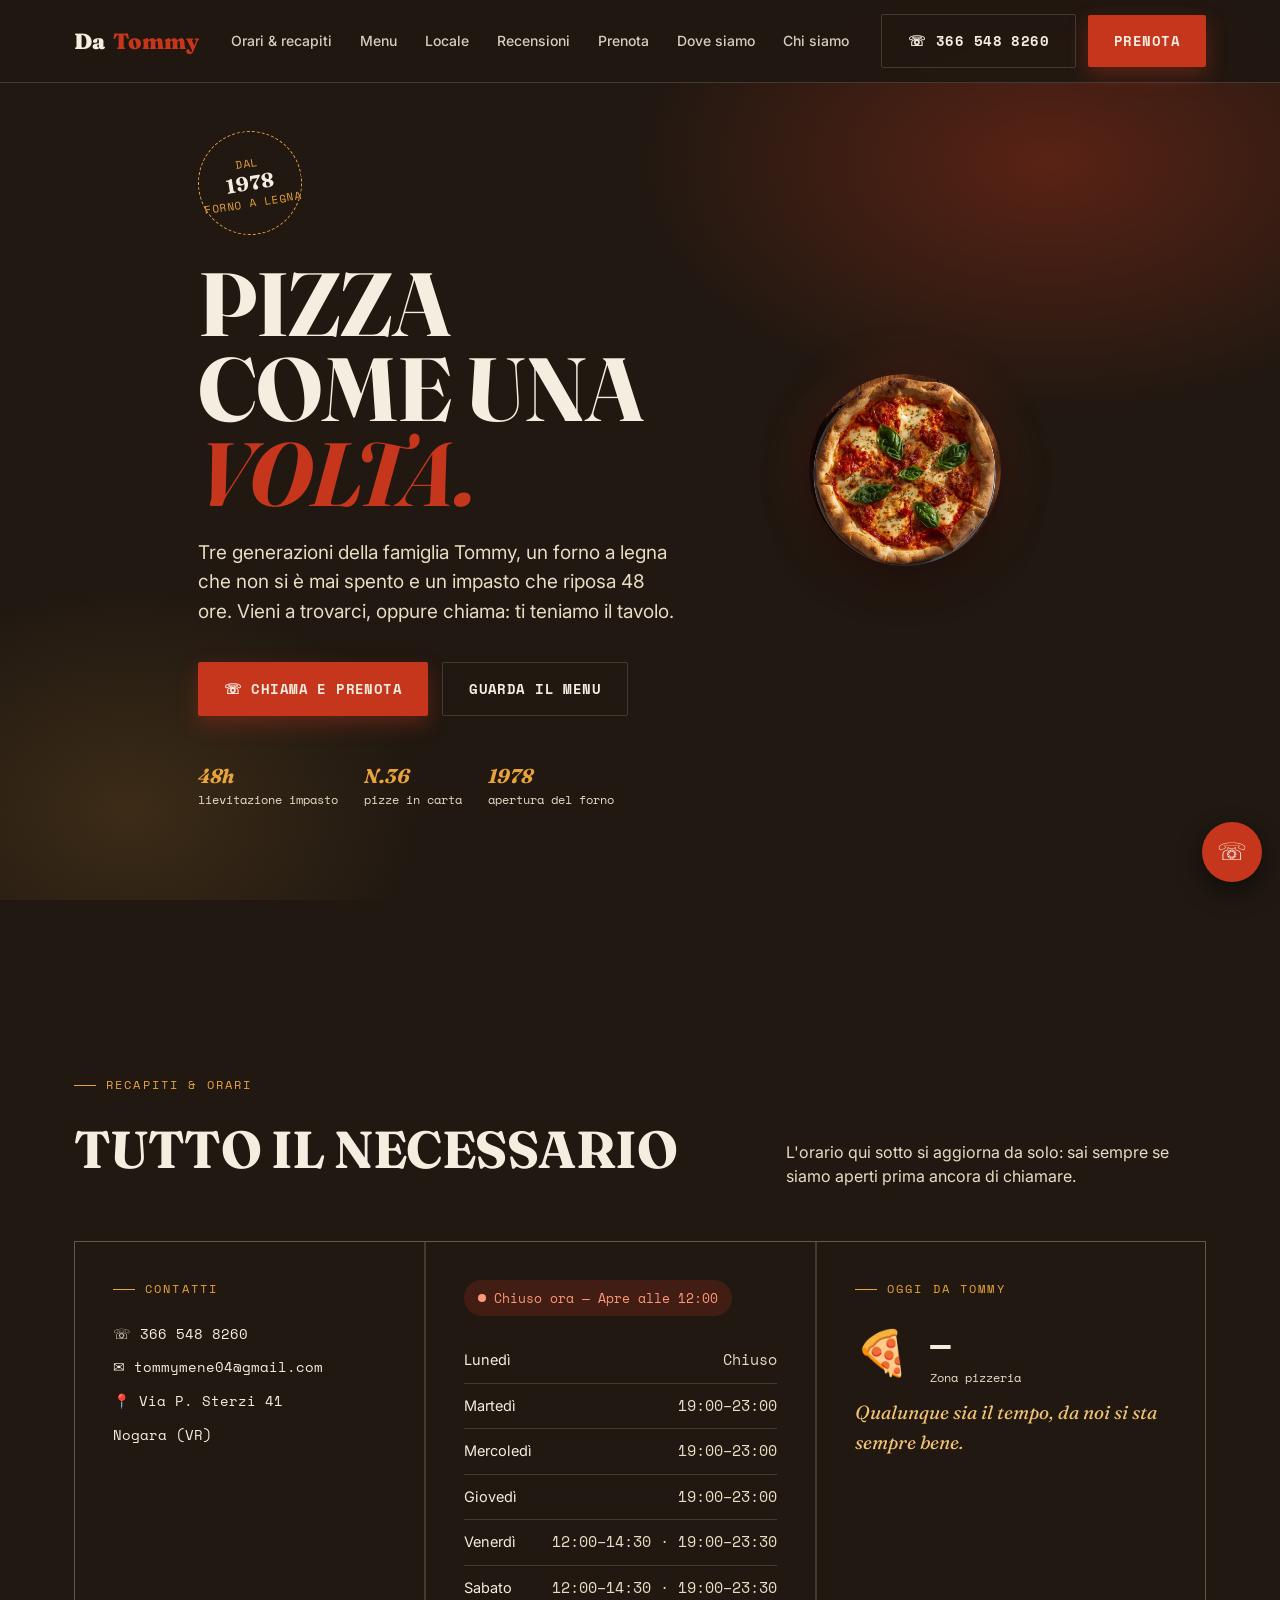
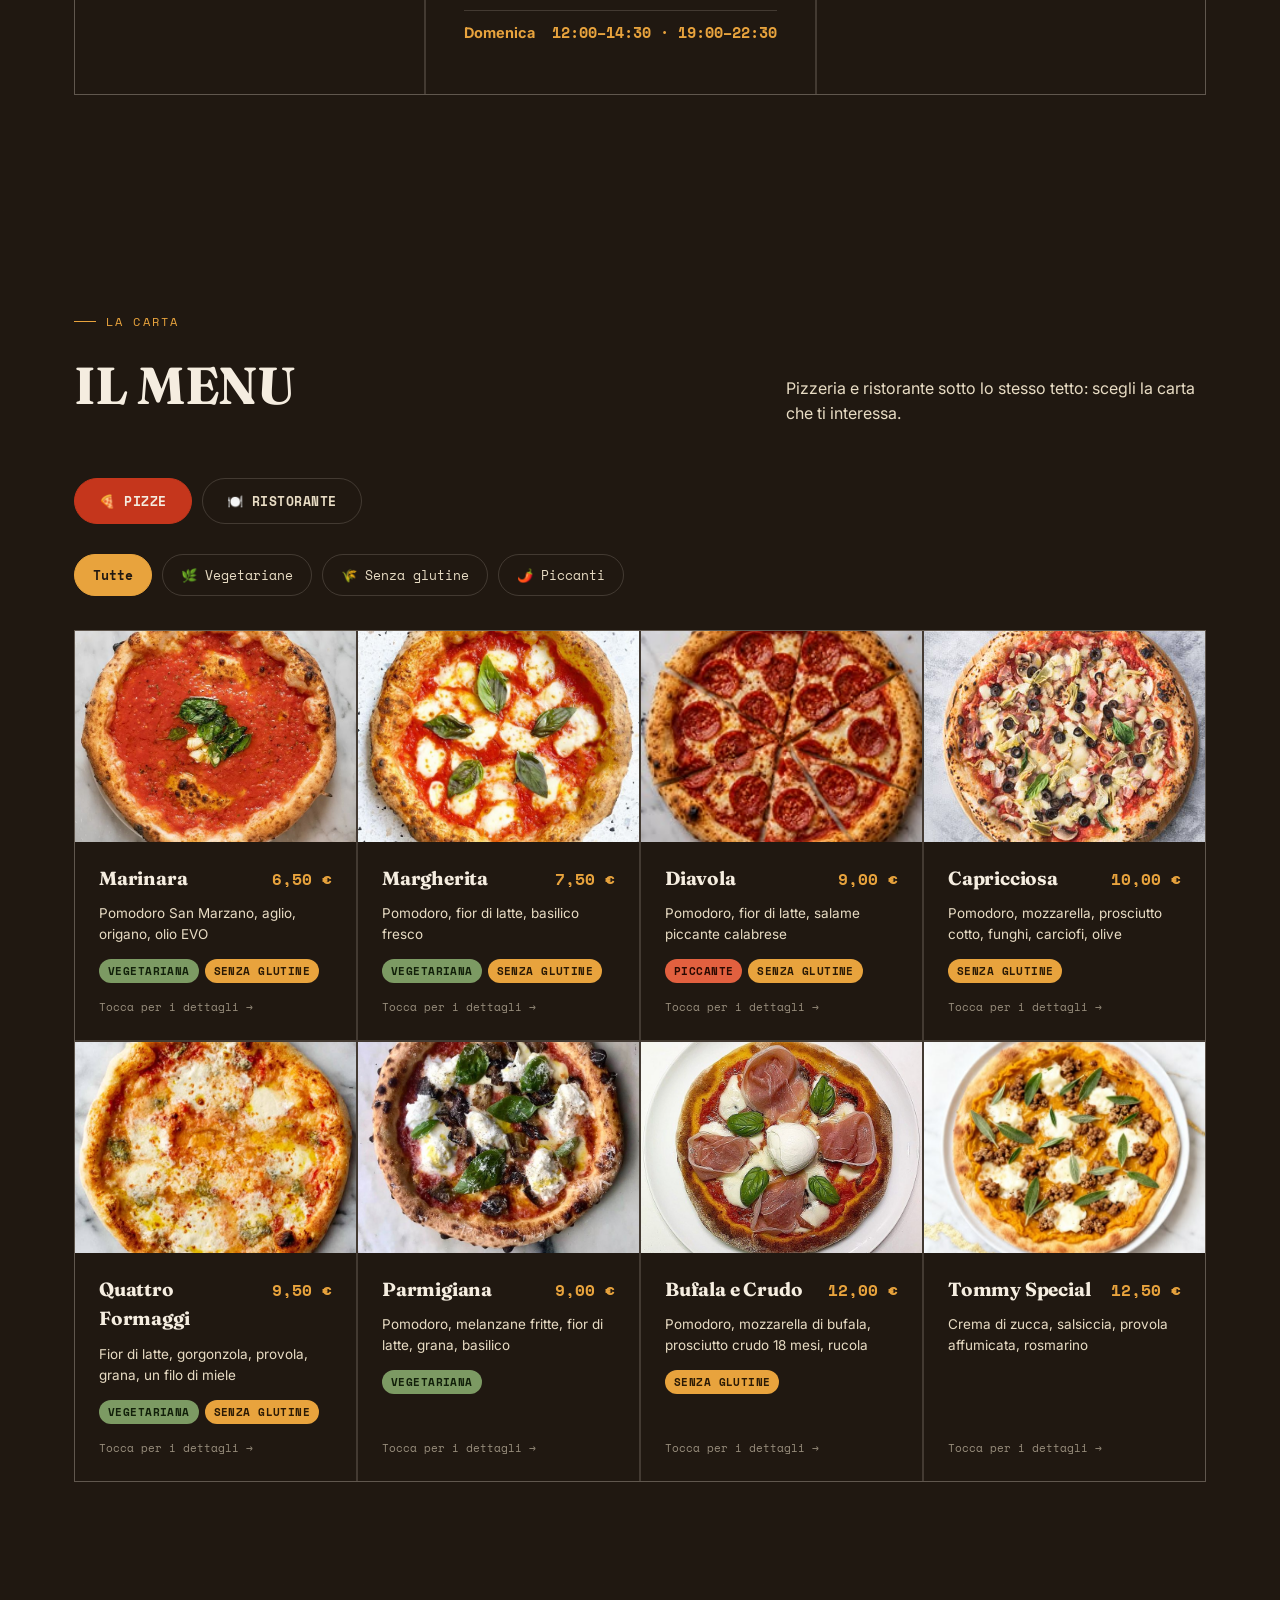
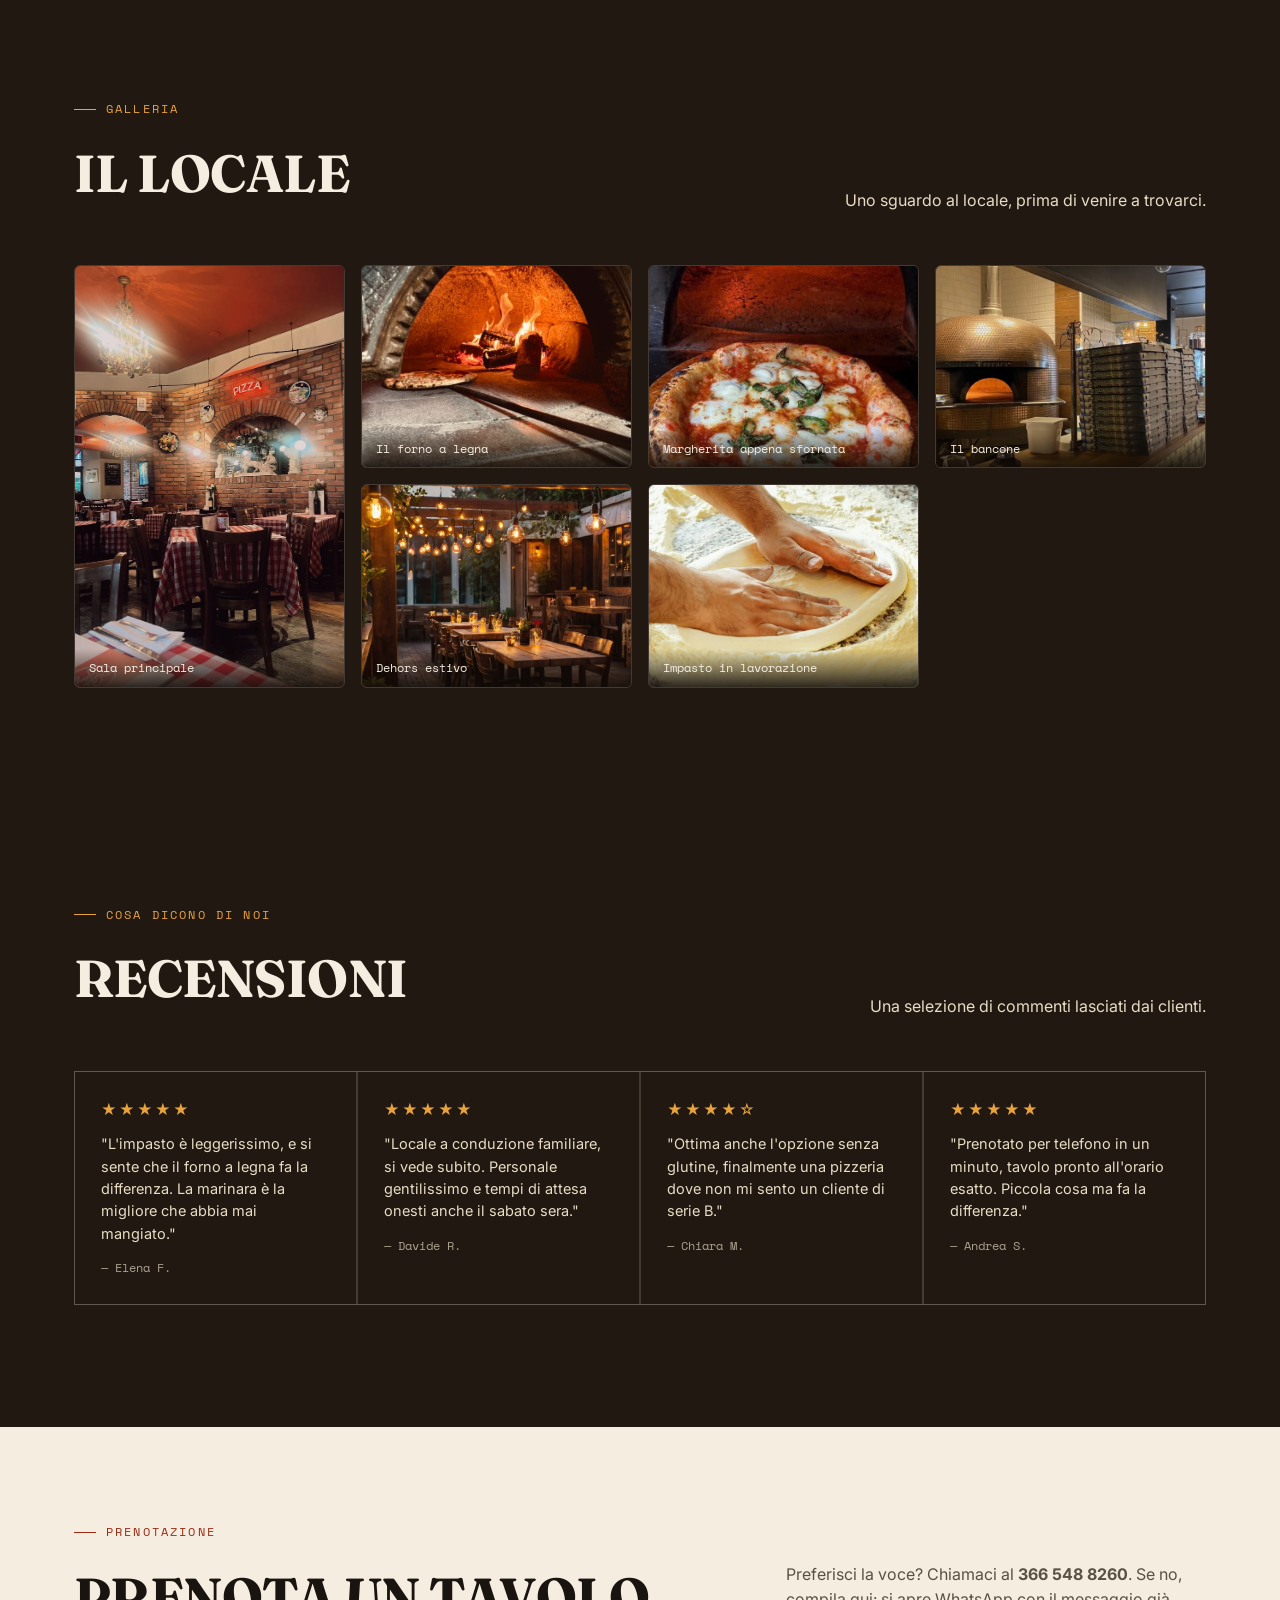
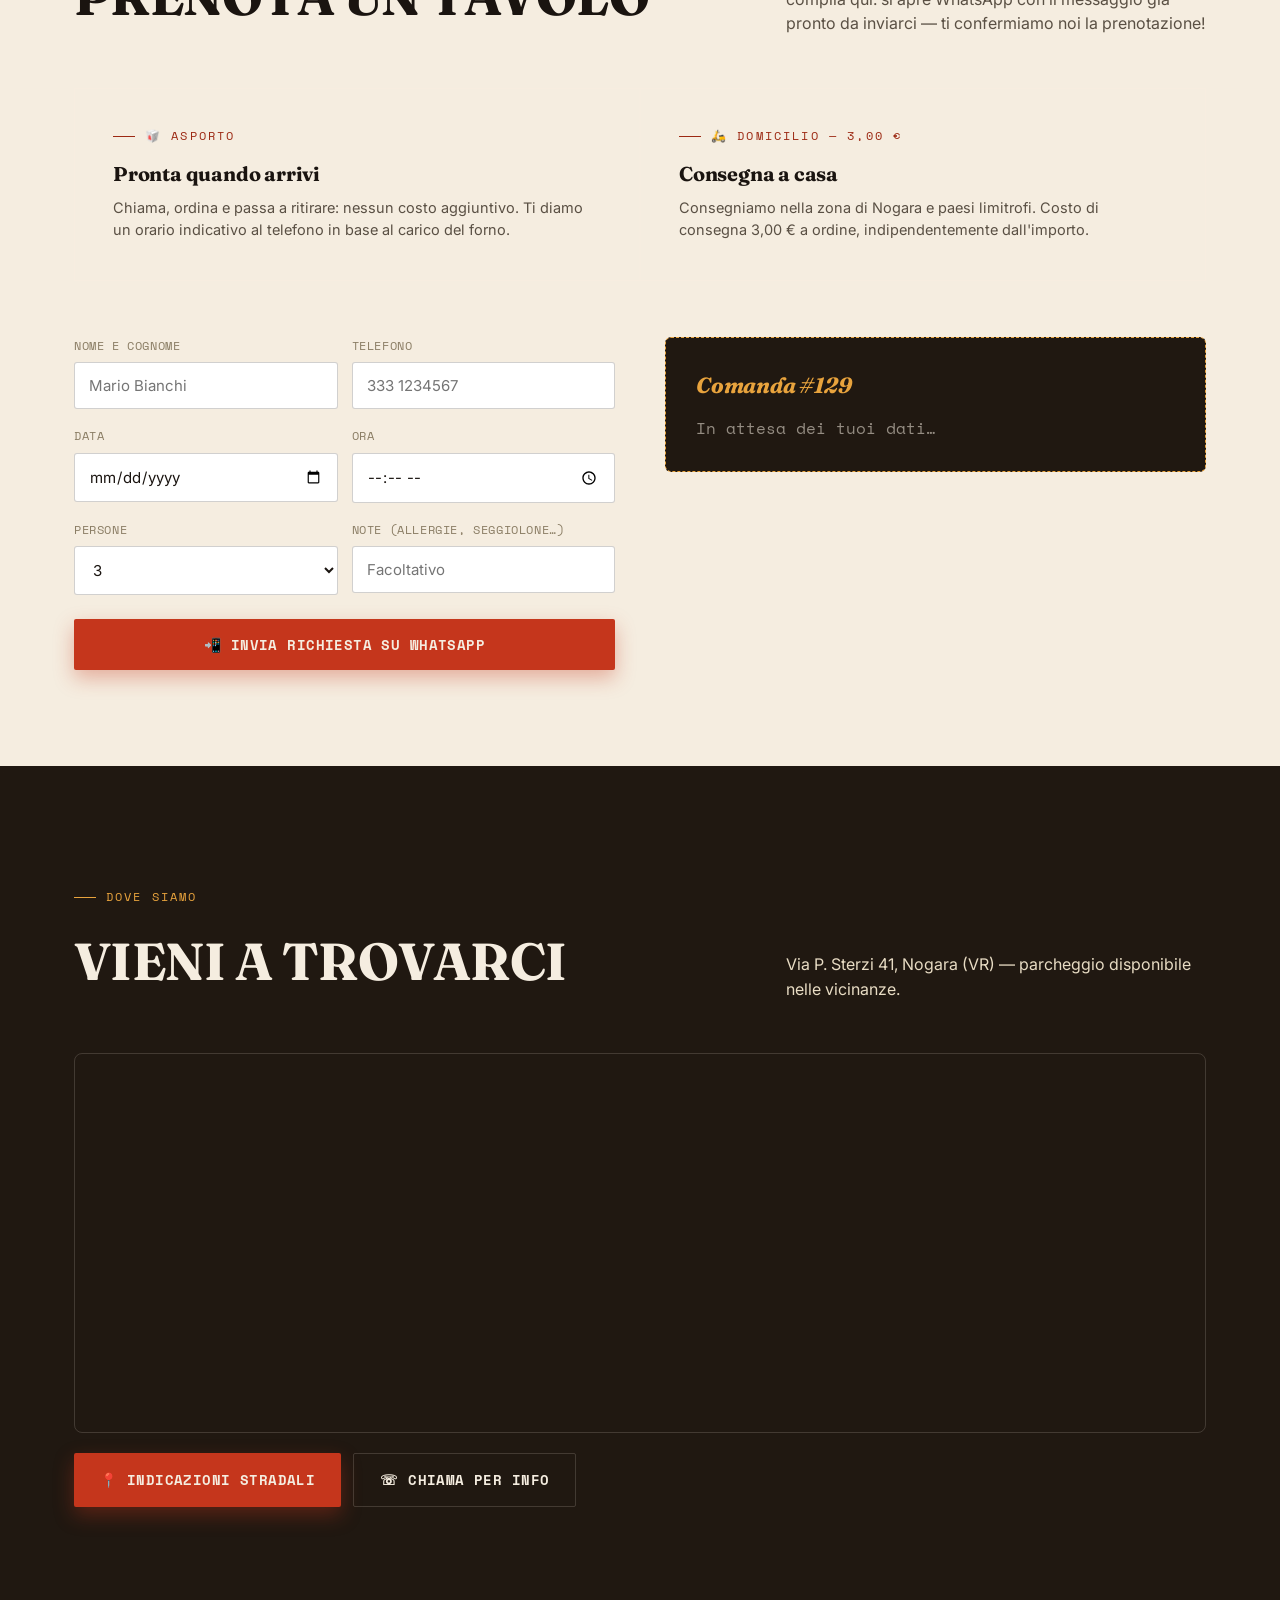
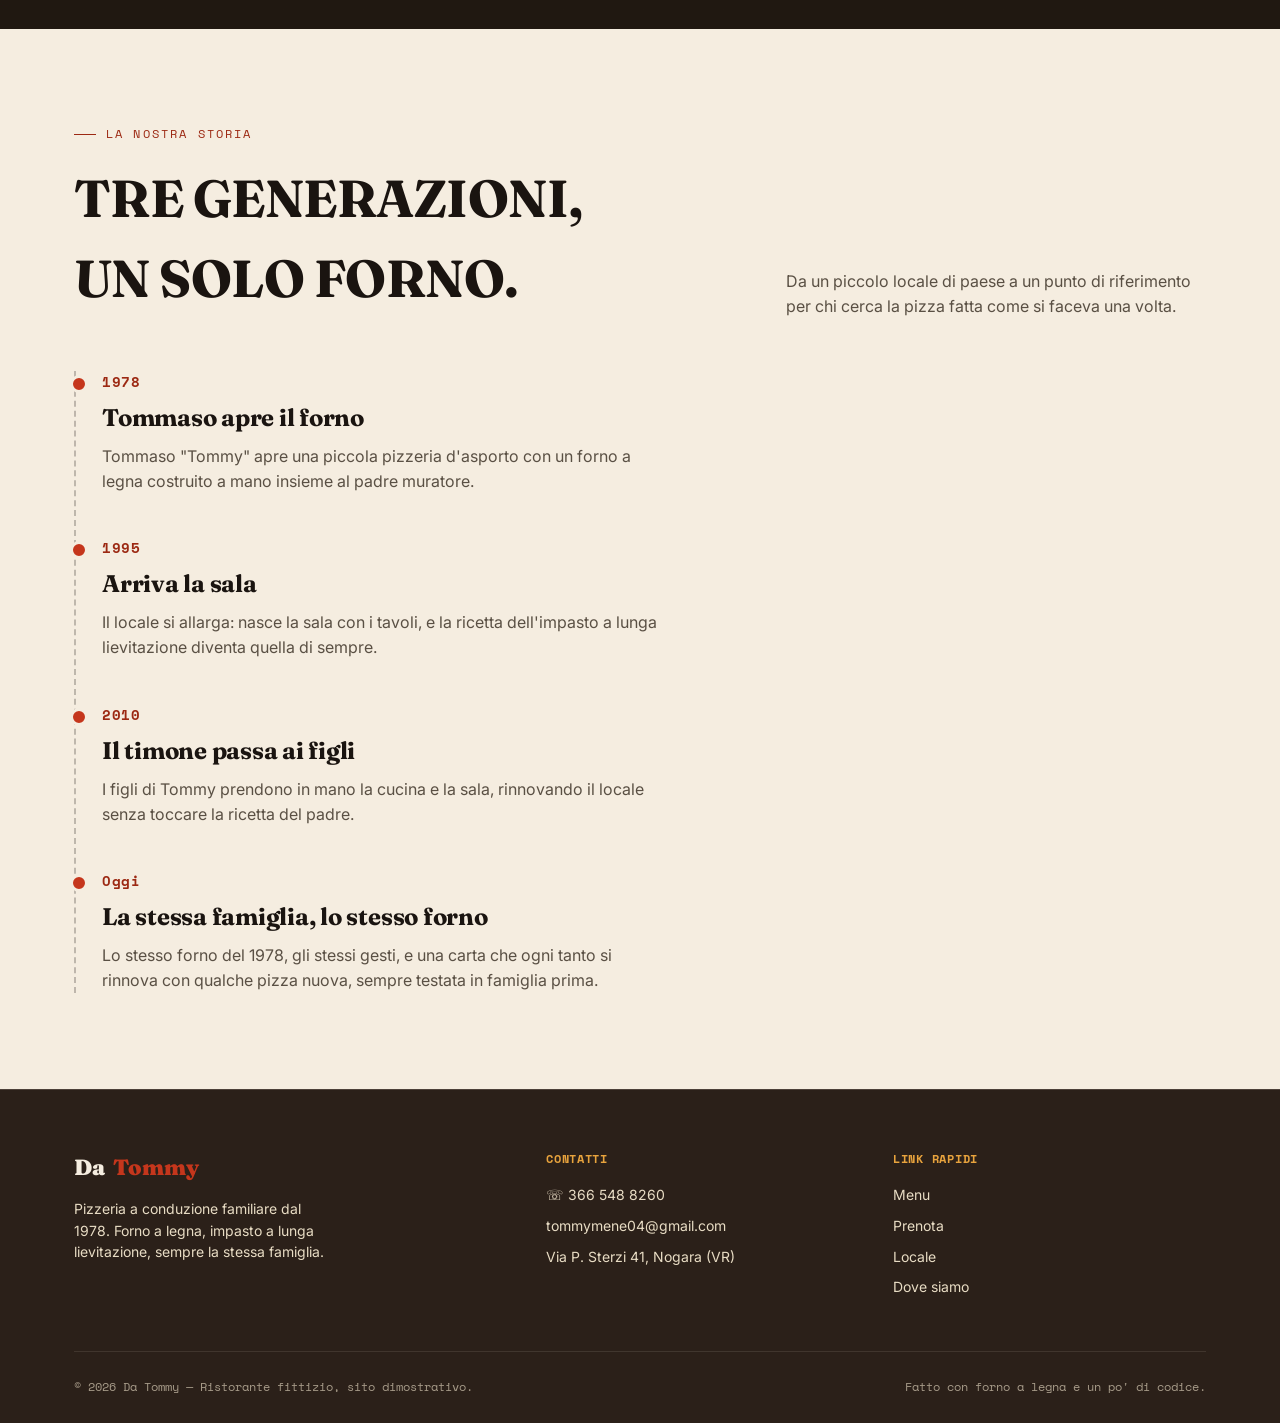
==== commit 5e3537e2: "Add files via upload" ====
--- a/da-tommy.html
+++ b/da-tommy.html
@@ -195,30 +195,40 @@
 
   .oven{
     position:relative;
-    aspect-ratio:1/1.05;
-    border-radius:50% 50% 6px 6px / 55% 55% 6px 6px;
-    background:radial-gradient(circle at 50% 40%, #3a2415, var(--forno-2) 70%);
-    border:10px solid #171009;
-    box-shadow:inset 0 0 60px rgba(0,0,0,0.6), var(--shadow);
-    display:flex;align-items:flex-end;justify-content:center;overflow:hidden;
+    aspect-ratio:1/1;
+    max-width:300px;
+    margin:0 auto;
+    display:flex;align-items:center;justify-content:center;
   }
   .oven::before{
-    content:"";position:absolute;inset:14px;border-radius:50%;
-    background:radial-gradient(circle at 50% 75%, rgba(197,54,28,0.55), rgba(197,54,28,0) 65%);
-    animation:glow 3s ease-in-out infinite;
-  }
-  @keyframes glow{0%,100%{opacity:.7;}50%{opacity:1;}}
-  .oven .flamegrp{position:absolute;bottom:8%;display:flex;gap:6px;}
-  .flame{
-    width:14px;height:34px;background:linear-gradient(to top, var(--pomodoro), var(--grano));
-    border-radius:50% 50% 50% 50% / 60% 60% 40% 40%;
-    animation:flick 1.1s ease-in-out infinite alternate;
-    filter:blur(0.3px);
-  }
-  .flame:nth-child(2){animation-delay:.2s;height:44px;}
-  .flame:nth-child(3){animation-delay:.4s;height:28px;}
-  .flame:nth-child(4){animation-delay:.15s;height:38px;}
-  @keyframes flick{0%{transform:scaleY(1) translateY(0);}100%{transform:scaleY(1.18) translateY(-3px);}}
+    content:"";position:absolute;inset:6%;border-radius:50%;
+    background:radial-gradient(circle, rgba(197,54,28,0.42), transparent 70%);
+    filter:blur(14px);
+    animation:glow 4s ease-in-out infinite;
+  }
+  @keyframes glow{0%,100%{opacity:.55;}50%{opacity:.9;}}
+  .pizza-plate{
+    position:relative;width:64%;aspect-ratio:1/1;
+    animation:spin 22s linear infinite;
+    filter:drop-shadow(0 14px 20px rgba(0,0,0,0.5));
+    border-radius:50%;overflow:hidden;
+  }
+  .pizza-plate img{
+    width:100%;height:100%;object-fit:cover;border-radius:50%;
+    display:block;
+  }
+  @keyframes spin{to{transform:rotate(360deg);}}
+  .steam{
+    position:absolute;bottom:8%;width:4px;height:20px;border-radius:99px;
+    background:rgba(245,237,224,0.5);filter:blur(2px);
+    animation:steam-rise 4.5s ease-in infinite;
+    opacity:0;
+  }
+  @keyframes steam-rise{
+    0%{opacity:0;transform:translateY(0) scaleY(0.6);}
+    18%{opacity:.5;}
+    100%{opacity:0;transform:translateY(-100px) scaleY(1.3) translateX(12px);}
+  }
 
   @media (prefers-reduced-motion: reduce){
     *{animation-duration:0.001ms !important; animation-iteration-count:1 !important; transition-duration:0.001ms !important;}
@@ -251,29 +261,60 @@
   .tl-item p{color:#5a5044;max-width:560px;}
 
   /* ---- MENU ---- */
+  .menu-tabs{display:flex;gap:10px;margin-bottom:30px;}
+  .tab-btn{
+    padding:12px 24px;border-radius:999px;border:1.5px solid var(--line);
+    font-family:var(--ff-mono);font-size:13px;color:var(--farina-dim);
+    text-transform:uppercase;letter-spacing:.04em;transition:.15s;font-weight:700;
+    background:transparent;
+  }
+  .tab-btn:hover{border-color:var(--pomodoro);color:var(--pomodoro-dark);}
+  .tab-btn.active{background:var(--pomodoro);border-color:var(--pomodoro);color:var(--farina);}
+  .ristorante-category{margin-bottom:38px;}
+  .ristorante-category:last-child{margin-bottom:0;}
+  .ristorante-category h3{
+    font-family:var(--ff-mono);text-transform:uppercase;font-size:13px;letter-spacing:.12em;
+    color:var(--grano);margin-bottom:14px;padding-bottom:10px;border-bottom:1px solid var(--line);
+  }
+  .dish-row{display:flex;justify-content:space-between;gap:16px;padding:13px 0;border-bottom:1px dashed var(--line);}
+  .dish-row:last-child{border-bottom:none;}
+  .dish-name{font-size:16px;font-weight:600;}
+  .dish-ing{font-size:13.5px;color:var(--farina-dim);margin-top:3px;}
+  .dish-price{font-family:var(--ff-mono);color:var(--grano);font-weight:700;white-space:nowrap;padding-top:2px;}
   .filters{display:flex;gap:10px;flex-wrap:wrap;margin-bottom:34px;}
   .chip{
     padding:10px 18px;border-radius:999px;border:1.5px solid var(--line);
     font-family:var(--ff-mono);font-size:13px;color:var(--farina-dim);
     display:flex;align-items:center;gap:8px;transition:.15s;
+    background:transparent;
   }
   .chip:hover{border-color:var(--grano);color:var(--grano);}
   .chip.active{background:var(--grano);border-color:var(--grano);color:var(--forno);font-weight:700;}
   .menu-grid{display:grid;grid-template-columns:repeat(auto-fill,minmax(280px,1fr));gap:2px;background:var(--line);border:1px solid var(--line);}
   .menu-card{
-    background:var(--forno);padding:26px 24px;cursor:pointer;transition:background .15s;
-    display:flex;flex-direction:column;gap:10px;
+    background:var(--forno);cursor:pointer;transition:background .15s;
+    display:flex;flex-direction:column;
   }
   .menu-card:hover{background:var(--forno-2);}
+  .menu-card-photo{
+    aspect-ratio:4/3;overflow:hidden;background:var(--forno-2);
+  }
+  .menu-card-photo img{width:100%;height:100%;object-fit:cover;display:block;transition:transform .35s ease;}
+  .menu-card:hover .menu-card-photo img{transform:scale(1.05);}
+  .menu-card-photo.placeholder{
+    display:flex;flex-direction:column;align-items:center;justify-content:center;gap:6px;
+    color:var(--farina-dim);opacity:.6;font-family:var(--ff-mono);font-size:11px;
+  }
+  .menu-card-body{padding:22px 24px 24px;display:flex;flex-direction:column;gap:10px;flex:1;}
   .menu-card-top{display:flex;justify-content:space-between;align-items:baseline;gap:10px;}
   .menu-card h4{font-size:19px;}
   .menu-price{font-family:var(--ff-mono);color:var(--grano);font-weight:700;font-size:16px;white-space:nowrap;}
   .menu-card .ingredients{font-size:13.5px;color:var(--farina-dim);}
   .tags{display:flex;gap:6px;flex-wrap:wrap;margin-top:4px;}
-  .tag{font-family:var(--ff-mono);font-size:10px;padding:3px 8px;border-radius:99px;text-transform:uppercase;letter-spacing:.04em;}
-  .tag.veg{background:rgba(76,91,61,0.35);color:#9db387;}
-  .tag.gf{background:rgba(232,163,61,0.2);color:var(--grano);}
-  .tag.hot{background:rgba(197,54,28,0.25);color:#ff9878;}
+  .tag{font-family:var(--ff-mono);font-size:10.5px;padding:4px 9px;border-radius:99px;text-transform:uppercase;letter-spacing:.04em;font-weight:700;}
+  .tag.veg{background:#7c9a63;color:#12200a;}
+  .tag.gf{background:var(--grano);color:#2b1a05;}
+  .tag.hot{background:#e2603f;color:#2b0a02;}
   .menu-hint{margin-top:auto;font-family:var(--ff-mono);font-size:11px;color:var(--farina-dim);opacity:.6;padding-top:6px;}
 
   .modal-backdrop{
@@ -289,32 +330,50 @@
   }
   .modal-backdrop.open .modal{transform:translateY(0);}
   .modal-photo{
-    aspect-ratio:16/9;background:repeating-linear-gradient(135deg, #e8dcc4, #e8dcc4 10px, # decf b0 10px);
+    aspect-ratio:16/9;
     background:var(--farina-dim);
     display:flex;flex-direction:column;align-items:center;justify-content:center;gap:8px;
     color:#8a7d64;border-bottom:2px dashed rgba(26,20,16,0.2);
-  }
+    overflow:hidden;
+  }
+  .modal-photo img{width:100%;height:100%;object-fit:cover;display:block;}
   .modal-body{padding:26px 28px 30px;}
   .modal-body h3{font-size:26px;margin-bottom:6px;}
   .modal-price{font-family:var(--ff-mono);color:var(--pomodoro-dark);font-weight:700;font-size:18px;margin-bottom:14px;}
   .modal-body p{color:#5a5044;margin-bottom:14px;}
   .modal-close{position:absolute;top:14px;right:14px;background:rgba(26,20,16,0.5);color:#fff;width:32px;height:32px;border-radius:50%;font-size:16px;}
 
-  /* ---- GALLERIA placeholders ---- */
+  /* ---- GALLERIA ---- */
   .gallery-grid{display:grid;grid-template-columns:repeat(auto-fit,minmax(220px,1fr));gap:16px;}
   .photo-slot{
     aspect-ratio:4/3;border:1.5px dashed var(--line);border-radius:6px;
     display:flex;flex-direction:column;align-items:center;justify-content:center;gap:10px;
     color:var(--farina-dim);font-family:var(--ff-mono);font-size:12px;text-align:center;padding:16px;
     transition:border-color .2s, color .2s;
+    position:relative;overflow:hidden;
   }
   .photo-slot:hover{border-color:var(--grano);color:var(--grano);}
   .photo-slot svg{opacity:.7;width:34px;height:34px;}
   .photo-slot.tall{grid-row:span 2;aspect-ratio:auto;}
+  .photo-slot.filled{border-style:solid;border-color:var(--line);padding:0;}
+  .photo-slot.filled img{
+    width:100%;height:100%;object-fit:cover;display:block;
+    transition:transform .4s ease;
+  }
+  .photo-slot.filled:hover img{transform:scale(1.06);}
+  .photo-slot.filled:hover{border-color:var(--grano);}
+  .photo-caption{
+    position:absolute;left:0;right:0;bottom:0;padding:10px 14px;
+    background:linear-gradient(to top, rgba(15,10,6,0.85), transparent);
+    color:var(--farina);font-family:var(--ff-mono);font-size:11.5px;text-align:left;
+  }
 
   /* ---- ORARI + widgets ---- */
   .split{display:grid;grid-template-columns:1fr 1fr;gap:2px;background:var(--line);border:1px solid var(--line);}
   @media (max-width:800px){.split{grid-template-columns:1fr;}}
+  .split-3{grid-template-columns:0.9fr 1fr 1fr;}
+  @media (max-width:980px){.split-3{grid-template-columns:1fr 1fr;}}
+  @media (max-width:640px){.split-3{grid-template-columns:1fr;}}
   .panel{background:var(--forno);padding:38px;}
   .status-badge{
     display:inline-flex;align-items:center;gap:8px;
@@ -368,7 +427,7 @@
 
   /* ---- FOOTER ---- */
   footer{background:var(--forno-2);padding:60px 0 26px;border-top:1px solid var(--line);}
-  .foot-grid{display:grid;grid-template-columns:1.4fr 1fr 1fr 1fr;gap:34px;margin-bottom:44px;}
+  .foot-grid{display:grid;grid-template-columns:1.4fr 1fr 1fr;gap:34px;margin-bottom:44px;}
   @media (max-width:800px){.foot-grid{grid-template-columns:1fr 1fr;}}
   .foot-grid h5{font-family:var(--ff-mono);font-size:12px;text-transform:uppercase;letter-spacing:.06em;color:var(--grano);margin-bottom:16px;}
   .foot-grid li{margin-bottom:9px;font-size:14px;color:var(--farina-dim);}
@@ -386,23 +445,23 @@
   <div class="topbar-inner">
     <a href="#" class="logo">Da <span>Tommy</span></a>
     <nav class="nav-links">
-      <a href="#storia">Storia</a>
+      <a href="#orari">Orari &amp; recapiti</a>
       <a href="#menu">Menu</a>
-      <a href="#galleria">Galleria</a>
-      <a href="#orari">Orari</a>
+      <a href="#galleria">Locale</a>
       <a href="#recensioni">Recensioni</a>
       <a href="#prenota">Prenota</a>
       <a href="#mappa">Dove siamo</a>
+      <a href="#storia">Chi siamo</a>
     </nav>
     <div class="topbar-actions">
-      <a href="tel:+390541000000" class="btn btn-outline">☏ 0541 000 000</a>
+      <a href="tel:+393665488260" class="btn btn-outline">☏ 366 548 8260</a>
       <a href="#prenota" class="btn btn-primary">Prenota</a>
     </div>
     <button class="nav-toggle" id="navToggle" aria-label="Apri menu">☰</button>
   </div>
 </div>
 
-<a href="tel:+390541000000" class="call-fab" aria-label="Chiama Da Tommy">☏</a>
+<a href="tel:+393665488260" class="call-fab" aria-label="Chiama Da Tommy">☏</a>
 
 <!-- ================= HERO ================= -->
 <section class="hero" id="top">
@@ -413,7 +472,7 @@
       <h1>Pizza<br>come una<br><em>volta.</em></h1>
       <p class="lede">Tre generazioni della famiglia Tommy, un forno a legna che non si è mai spento e un impasto che riposa 48 ore. Vieni a trovarci, oppure chiama: ti teniamo il tavolo.</p>
       <div class="hero-actions">
-        <a href="tel:+390541000000" class="btn btn-primary">☏ Chiama e prenota</a>
+        <a href="tel:+393665488260" class="btn btn-primary">☏ Chiama e prenota</a>
         <a href="#menu" class="btn btn-outline">Guarda il menu</a>
       </div>
       <div class="hero-meta">
@@ -423,98 +482,36 @@
       </div>
     </div>
     <div class="oven">
-      <div class="flamegrp">
-        <div class="flame"></div><div class="flame"></div><div class="flame"></div><div class="flame"></div>
+      <div class="steam" style="left:44%;animation-delay:0s;"></div>
+      <div class="steam" style="left:52%;animation-delay:1.4s;"></div>
+      <div class="steam" style="left:60%;animation-delay:2.6s;"></div>
+      <div class="pizza-plate">
+        <img src="images/pizza_dall_alto.jpeg" alt="Pizza Margherita di Da Tommy vista dall'alto">
       </div>
     </div>
   </div>
 </section>
 <div class="tear"></div>
 
-<!-- ================= STORIA ================= -->
-<section class="section on-farina" id="storia">
+<!-- ================= RECAPITI + ORARI + METEO ================= -->
+<section class="section" id="orari" style="padding-top:150px;">
   <div class="wrap">
     <div class="section-head">
       <div>
-        <div class="eyebrow">La nostra storia</div>
-        <h2>Tre generazioni,<br>un solo forno.</h2>
-      </div>
-      <p>Da un piccolo locale di paese a un punto di riferimento per chi cerca la pizza fatta come si faceva una volta.</p>
-    </div>
-    <div class="timeline" id="timeline">
-      <div class="tl-item reveal"><div class="tl-year">1978</div><h3>Tommaso apre il forno</h3><p>Tommaso "Tommy" Rossi apre una piccola pizzeria d'asporto con un forno a legna costruito a mano insieme al padre muratore.</p></div>
-      <div class="tl-item reveal"><div class="tl-year">1995</div><h3>Arriva la sala</h3><p>Il locale si allarga: nasce la sala con i tavoli, e la ricetta dell'impasto a lunga lievitazione diventa quella di sempre.</p></div>
-      <div class="tl-item reveal"><div class="tl-year">2010</div><h3>Il timone passa ai figli</h3><p>Marco e Giulia, figli di Tommy, prendono in mano la cucina e la sala, rinnovando il locale senza toccare la ricetta del padre.</p></div>
-      <div class="tl-item reveal"><div class="tl-year">Oggi</div><h3>La stessa famiglia, lo stesso forno</h3><p>Lo stesso forno del 1978, gli stessi gesti, e una carta che ogni tanto si rinnova con qualche pizza nuova, sempre testata in famiglia prima.</p></div>
-    </div>
-  </div>
-</section>
-<div class="tear up"></div>
-
-<!-- ================= MENU ================= -->
-<section class="section" id="menu">
-  <div class="wrap">
-    <div class="section-head">
-      <div>
-        <div class="eyebrow">La carta</div>
-        <h2>Il menu</h2>
-      </div>
-      <p>Filtra per trovare quello che cerchi. Tocca una pizza per vedere ingredienti e allergeni.</p>
-    </div>
-    <div class="filters" id="filters">
-      <button class="chip active" data-filter="tutte">Tutte</button>
-      <button class="chip" data-filter="veg">🌿 Vegetariane</button>
-      <button class="chip" data-filter="gf">🌾 Senza glutine</button>
-      <button class="chip" data-filter="hot">🌶️ Piccanti</button>
-    </div>
-    <div class="menu-grid" id="menuGrid"></div>
-  </div>
-</section>
-
-<div class="modal-backdrop" id="modalBackdrop">
-  <div class="modal">
-    <button class="modal-close" id="modalClose">✕</button>
-    <div class="modal-photo" id="modalPhoto">
-      <svg viewBox="0 0 24 24" fill="none" stroke="currentColor" stroke-width="1.5" width="34" height="34"><rect x="3" y="5" width="18" height="14" rx="2"/><circle cx="9" cy="11" r="2"/><path d="M21 15l-5-4-4 4-3-2-6 5"/></svg>
-      <span>Foto in arrivo</span>
-    </div>
-    <div class="modal-body">
-      <h3 id="modalName"></h3>
-      <div class="modal-price" id="modalPrice"></div>
-      <p id="modalDesc"></p>
-      <div class="tags" id="modalTags"></div>
-    </div>
-  </div>
-</div>
-
-<div class="tear"></div>
-
-<!-- ================= GALLERIA ================= -->
-<section class="section" id="galleria">
-  <div class="wrap">
-    <div class="section-head">
-      <div>
-        <div class="eyebrow">Galleria</div>
-        <h2>Il locale</h2>
-      </div>
-      <p>Le foto arrivano presto: qui sotto trovi già lo spazio pronto, organizzato per tipo di scatto.</p>
-    </div>
-    <div class="gallery-grid" id="galleryGrid"></div>
-  </div>
-</section>
-<div class="tear up"></div>
-
-<!-- ================= ORARI + METEO ================= -->
-<section class="section" id="orari">
-  <div class="wrap">
-    <div class="section-head">
-      <div>
-        <div class="eyebrow">Orari &amp; condizioni di oggi</div>
-        <h2>Quando trovarci</h2>
+        <div class="eyebrow">Recapiti &amp; orari</div>
+        <h2>Tutto il necessario</h2>
       </div>
       <p>L'orario qui sotto si aggiorna da solo: sai sempre se siamo aperti prima ancora di chiamare.</p>
     </div>
-    <div class="split">
+    <div class="split split-3">
+      <div class="panel">
+        <div class="eyebrow" style="margin-bottom:18px;">Contatti</div>
+        <ul style="font-family:var(--ff-mono);font-size:14px;line-height:2.4;">
+          <li><a href="tel:+393665488260">☏ 366 548 8260</a></li>
+          <li><a href="mailto:tommymene04@gmail.com">✉ tommymene04@gmail.com</a></li>
+          <li>📍 Via P. Sterzi 41<br>Nogara (VR)</li>
+        </ul>
+      </div>
       <div class="panel">
         <div class="status-badge" id="statusBadge"><span class="status-dot"></span><span id="statusText">Verifica in corso…</span></div>
         <div id="hoursList"></div>
@@ -533,7 +530,72 @@
     </div>
   </div>
 </section>
+<div class="tear up"></div>
+
+<!-- ================= MENU ================= -->
+<section class="section" id="menu">
+  <div class="wrap">
+    <div class="section-head">
+      <div>
+        <div class="eyebrow">La carta</div>
+        <h2>Il menu</h2>
+      </div>
+      <p>Pizzeria e ristorante sotto lo stesso tetto: scegli la carta che ti interessa.</p>
+    </div>
+
+    <div class="menu-tabs" id="menuTabs">
+      <button class="tab-btn active" data-tab="pizze">🍕 Pizze</button>
+      <button class="tab-btn" data-tab="ristorante">🍽️ Ristorante</button>
+    </div>
+
+    <div id="pizzeWrap">
+      <div class="filters" id="filters">
+        <button class="chip active" data-filter="tutte">Tutte</button>
+        <button class="chip" data-filter="veg">🌿 Vegetariane</button>
+        <button class="chip" data-filter="gf">🌾 Senza glutine</button>
+        <button class="chip" data-filter="hot">🌶️ Piccanti</button>
+      </div>
+      <div class="menu-grid" id="menuGrid"></div>
+    </div>
+
+    <div id="ristoranteWrap" style="display:none;">
+      <div id="ristoranteGrid"></div>
+    </div>
+  </div>
+</section>
+
+<div class="modal-backdrop" id="modalBackdrop">
+  <div class="modal">
+    <button class="modal-close" id="modalClose">✕</button>
+    <div class="modal-photo" id="modalPhoto">
+      <svg viewBox="0 0 24 24" fill="none" stroke="currentColor" stroke-width="1.5" width="34" height="34"><rect x="3" y="5" width="18" height="14" rx="2"/><circle cx="9" cy="11" r="2"/><path d="M21 15l-5-4-4 4-3-2-6 5"/></svg>
+      <span>Foto in arrivo</span>
+    </div>
+    <div class="modal-body">
+      <h3 id="modalName"></h3>
+      <div class="modal-price" id="modalPrice"></div>
+      <p id="modalDesc"></p>
+      <div class="tags" id="modalTags"></div>
+    </div>
+  </div>
+</div>
+
 <div class="tear"></div>
+
+<!-- ================= GALLERIA ================= -->
+<section class="section" id="galleria">
+  <div class="wrap">
+    <div class="section-head">
+      <div>
+        <div class="eyebrow">Galleria</div>
+        <h2>Il locale</h2>
+      </div>
+      <p>Uno sguardo al locale, prima di venire a trovarci.</p>
+    </div>
+    <div class="gallery-grid" id="galleryGrid"></div>
+  </div>
+</section>
+<div class="tear up"></div>
 
 <!-- ================= RECENSIONI ================= -->
 <section class="section" id="recensioni">
@@ -563,8 +625,22 @@
         <div class="eyebrow">Prenotazione</div>
         <h2>Prenota un tavolo</h2>
       </div>
-      <p>Preferisci la voce? Chiamaci al <strong>0541 000 000</strong>. Se no, compila qui: ti confermiamo noi.</p>
-    </div>
+      <p>Preferisci la voce? Chiamaci al <strong>366 548 8260</strong>. Se no, compila qui: si apre WhatsApp con il messaggio già pronto da inviarci — ti confermiamo noi la prenotazione!</p>
+    </div>
+
+    <div class="split" style="margin-bottom:56px;">
+      <div class="panel" style="background:var(--farina);color:var(--ink);">
+        <div class="eyebrow" style="margin-bottom:12px;">🥡 Asporto</div>
+        <h3 style="font-size:20px;margin-bottom:8px;">Pronta quando arrivi</h3>
+        <p style="color:#5a5044;font-size:14.5px;">Chiama, ordina e passa a ritirare: nessun costo aggiuntivo. Ti diamo un orario indicativo al telefono in base al carico del forno.</p>
+      </div>
+      <div class="panel" style="background:var(--farina);color:var(--ink);">
+        <div class="eyebrow" style="margin-bottom:12px;">🛵 Domicilio — 3,00 €</div>
+        <h3 style="font-size:20px;margin-bottom:8px;">Consegna a casa</h3>
+        <p style="color:#5a5044;font-size:14.5px;">Consegniamo nella zona di Nogara e paesi limitrofi. Costo di consegna 3,00 € a ordine, indipendentemente dall'importo.</p>
+      </div>
+    </div>
+
     <div class="book-grid">
       <form id="bookForm">
         <div class="field-row">
@@ -583,7 +659,7 @@
           </div>
           <div class="field"><label for="fNote">Note (allergie, seggiolone…)</label><input id="fNote" type="text" placeholder="Facoltativo"></div>
         </div>
-        <button class="btn btn-primary" type="submit" style="width:100%;justify-content:center;margin-top:6px;">Invia richiesta di prenotazione</button>
+        <button class="btn btn-primary" type="submit" style="width:100%;justify-content:center;margin-top:6px;">📲 Invia richiesta su WhatsApp</button>
       </form>
       <div class="ticket-card">
         <h4>Comanda #<span id="ticketNum">104</span></h4>
@@ -591,7 +667,7 @@
           <div style="opacity:.55;">In attesa dei tuoi dati…</div>
         </div>
         <div class="confirm-box" id="confirmBox">
-          <p>✓ RICHIESTA RICEVUTA<br>Ti richiamiamo entro 15 minuti per confermare il tavolo. Per urgenze, chiama direttamente lo 0541 000 000.</p>
+          <p>✓ RICHIESTA PRONTA<br>Si è aperto WhatsApp con il messaggio compilato: inviacelo e ti confermiamo il tavolo appena possibile. Per urgenze, chiama direttamente lo 366 548 8260.</p>
         </div>
       </div>
     </div>
@@ -607,14 +683,34 @@
         <div class="eyebrow">Dove siamo</div>
         <h2>Vieni a trovarci</h2>
       </div>
-      <p>Via Roma 12 — parcheggio disponibile sul retro del locale.</p>
+      <p>Via P. Sterzi 41, Nogara (VR) — parcheggio disponibile nelle vicinanze.</p>
     </div>
     <div class="map-wrap">
-      <iframe src="https://maps.google.com/maps?q=Via%20Roma%2012&t=&z=15&ie=UTF8&iwloc=&output=embed" loading="lazy" title="Mappa Da Tommy"></iframe>
+      <iframe src="https://maps.google.com/maps?q=Via%20P.%20Sterzi%2041%2C%20Nogara%20VR&t=&z=16&ie=UTF8&iwloc=&output=embed" loading="lazy" title="Mappa Da Tommy"></iframe>
     </div>
     <div class="map-actions">
-      <a class="btn btn-primary" target="_blank" rel="noopener" href="https://www.google.com/maps/dir/?api=1&destination=Via+Roma+12">📍 Indicazioni stradali</a>
-      <a class="btn btn-outline" href="tel:+390541000000">☏ Chiama per info</a>
+      <a class="btn btn-primary" target="_blank" rel="noopener" href="https://www.google.com/maps/dir/?api=1&destination=Via+P.+Sterzi+41,+Nogara+VR">📍 Indicazioni stradali</a>
+      <a class="btn btn-outline" href="tel:+393665488260">☏ Chiama per info</a>
+    </div>
+  </div>
+</section>
+<div class="tear"></div>
+
+<!-- ================= STORIA ================= -->
+<section class="section on-farina" id="storia">
+  <div class="wrap">
+    <div class="section-head">
+      <div>
+        <div class="eyebrow">La nostra storia</div>
+        <h2>Tre generazioni,<br>un solo forno.</h2>
+      </div>
+      <p>Da un piccolo locale di paese a un punto di riferimento per chi cerca la pizza fatta come si faceva una volta.</p>
+    </div>
+    <div class="timeline" id="timeline">
+      <div class="tl-item reveal"><div class="tl-year">1978</div><h3>Tommaso apre il forno</h3><p>Tommaso "Tommy" apre una piccola pizzeria d'asporto con un forno a legna costruito a mano insieme al padre muratore.</p></div>
+      <div class="tl-item reveal"><div class="tl-year">1995</div><h3>Arriva la sala</h3><p>Il locale si allarga: nasce la sala con i tavoli, e la ricetta dell'impasto a lunga lievitazione diventa quella di sempre.</p></div>
+      <div class="tl-item reveal"><div class="tl-year">2010</div><h3>Il timone passa ai figli</h3><p>I figli di Tommy prendono in mano la cucina e la sala, rinnovando il locale senza toccare la ricetta del padre.</p></div>
+      <div class="tl-item reveal"><div class="tl-year">Oggi</div><h3>La stessa famiglia, lo stesso forno</h3><p>Lo stesso forno del 1978, gli stessi gesti, e una carta che ogni tanto si rinnova con qualche pizza nuova, sempre testata in famiglia prima.</p></div>
     </div>
   </div>
 </section>
@@ -630,9 +726,9 @@
       <div>
         <h5>Contatti</h5>
         <ul>
-          <li><a href="tel:+390541000000">☏ 0541 000 000</a></li>
-          <li><a href="mailto:info@datommy.it">info@datommy.it</a></li>
-          <li>Via Roma 12</li>
+          <li><a href="tel:+393665488260">☏ 366 548 8260</a></li>
+          <li><a href="mailto:tommymene04@gmail.com">tommymene04@gmail.com</a></li>
+          <li>Via P. Sterzi 41, Nogara (VR)</li>
         </ul>
       </div>
       <div>
@@ -640,15 +736,8 @@
         <ul>
           <li><a href="#menu">Menu</a></li>
           <li><a href="#prenota">Prenota</a></li>
-          <li><a href="#galleria">Galleria</a></li>
+          <li><a href="#galleria">Locale</a></li>
           <li><a href="#mappa">Dove siamo</a></li>
-        </ul>
-      </div>
-      <div>
-        <h5>Seguici</h5>
-        <ul>
-          <li><a href="#">Instagram</a></li>
-          <li><a href="#">Facebook</a></li>
         </ul>
       </div>
     </div>
@@ -693,28 +782,34 @@
 
 /* ---------- MENU DATA ---------- */
 const menu = [
-  {n:"Marinara", p:"6,50 €", ing:"Pomodoro San Marzano, aglio, origano, olio EVO", tags:["veg","gf"], desc:"La più antica della carta: solo pomodoro, aglio e origano. Come la faceva Tommy nel '78."},
-  {n:"Margherita", p:"7,50 €", ing:"Pomodoro, fior di latte, basilico fresco", tags:["veg","gf"], desc:"Semplice e perfetta: la prova del cuoco per ogni pizzaiolo."},
-  {n:"Diavola", p:"9,00 €", ing:"Pomodoro, fior di latte, salame piccante calabrese", tags:["hot","gf"], desc:"Per chi ama il piccante vero, non quello finto."},
-  {n:"Capricciosa", p:"10,00 €", ing:"Pomodoro, mozzarella, prosciutto cotto, funghi, carciofi, olive", tags:["gf"], desc:"Un po' di tutto, come piace a chi non vuole scegliere."},
-  {n:"Quattro Formaggi", p:"9,50 €", ing:"Fior di latte, gorgonzola, provola, grana, un filo di miele", tags:["veg","gf"], desc:"Cremosa, decisa, con un tocco dolce a bilanciare."},
-  {n:"Parmigiana", p:"9,00 €", ing:"Pomodoro, melanzane fritte, fior di latte, grana, basilico", tags:["veg"], desc:"La parmigiana di famiglia, versione pizza."},
-  {n:"Nduja e Burrata", p:"11,50 €", ing:"Pomodoro, nduja calabrese, burrata a crudo, basilico", tags:["hot"], desc:"Nasce piccante, arriva in tavola cremosa: la burrata va aggiunta dopo la cottura."},
-  {n:"Bufala e Crudo", p:"12,00 €", ing:"Pomodoro, mozzarella di bufala, prosciutto crudo 18 mesi, rucola", tags:["gf"], desc:"Ingredienti pochi, tutti veri: bufala DOP e crudo stagionato."},
-  {n:"Tommy Special", p:"12,50 €", ing:"Crema di zucca, salsiccia, provola affumicata, rosmarino", tags:[], desc:"La pizza fuori menu diventata fissa dopo mille richieste."},
+  {n:"Marinara", p:"6,50 €", ing:"Pomodoro San Marzano, aglio, origano, olio EVO", tags:["veg","gf"], desc:"La più antica della carta: solo pomodoro, aglio e origano. Come la faceva Tommy nel '78.", img:"images/marinara.jpeg"},
+  {n:"Margherita", p:"7,50 €", ing:"Pomodoro, fior di latte, basilico fresco", tags:["veg","gf"], desc:"Semplice e perfetta: la prova del cuoco per ogni pizzaiolo.", img:"images/margherita.jpeg"},
+  {n:"Diavola", p:"9,00 €", ing:"Pomodoro, fior di latte, salame piccante calabrese", tags:["hot","gf"], desc:"Per chi ama il piccante vero, non quello finto.", img:"images/diavola.jpeg"},
+  {n:"Capricciosa", p:"10,00 €", ing:"Pomodoro, mozzarella, prosciutto cotto, funghi, carciofi, olive", tags:["gf"], desc:"Un po' di tutto, come piace a chi non vuole scegliere.", img:"images/capriciosa.jpeg"},
+  {n:"Quattro Formaggi", p:"9,50 €", ing:"Fior di latte, gorgonzola, provola, grana, un filo di miele", tags:["veg","gf"], desc:"Cremosa, decisa, con un tocco dolce a bilanciare.", img:"images/4formaggi.jpeg"},
+  {n:"Parmigiana", p:"9,00 €", ing:"Pomodoro, melanzane fritte, fior di latte, grana, basilico", tags:["veg"], desc:"La parmigiana di famiglia, versione pizza.", img:"images/parmigiana.jpeg"},
+  {n:"Bufala e Crudo", p:"12,00 €", ing:"Pomodoro, mozzarella di bufala, prosciutto crudo 18 mesi, rucola", tags:["gf"], desc:"Ingredienti pochi, tutti veri: bufala DOP e crudo stagionato.", img:"images/bufala_e_crudo.jpeg"},
+  {n:"Tommy Special", p:"12,50 €", ing:"Crema di zucca, salsiccia, provola affumicata, rosmarino", tags:[], desc:"La pizza fuori menu diventata fissa dopo mille richieste.", img:"images/special.jpeg"},
 ];
 const tagLabel = {veg:'Vegetariana', gf:'Senza glutine', hot:'Piccante'};
+const cameraSvgSmall = `<svg viewBox="0 0 24 24" fill="none" stroke="currentColor" stroke-width="1.5" width="24" height="24"><rect x="3" y="5" width="18" height="14" rx="2"/><circle cx="9" cy="11" r="2"/><path d="M21 15l-5-4-4 4-3-2-6 5"/></svg>`;
 const grid = document.getElementById('menuGrid');
 function renderMenu(filter){
   grid.innerHTML='';
   menu.filter(m=> filter==='tutte' ? true : m.tags.includes(filter)).forEach(m=>{
     const card = document.createElement('div');
     card.className='menu-card';
+    const photoHtml = m.img
+      ? `<div class="menu-card-photo"><img src="${m.img}" alt="${m.n}" loading="lazy"></div>`
+      : `<div class="menu-card-photo placeholder">${cameraSvgSmall}<span>Foto in arrivo</span></div>`;
     card.innerHTML = `
-      <div class="menu-card-top"><h4>${m.n}</h4><div class="menu-price">${m.p}</div></div>
-      <div class="ingredients">${m.ing}</div>
-      <div class="tags">${m.tags.map(t=>`<span class="tag ${t}">${tagLabel[t]}</span>`).join('')}</div>
-      <div class="menu-hint">Tocca per i dettagli →</div>`;
+      ${photoHtml}
+      <div class="menu-card-body">
+        <div class="menu-card-top"><h4>${m.n}</h4><div class="menu-price">${m.p}</div></div>
+        <div class="ingredients">${m.ing}</div>
+        <div class="tags">${m.tags.map(t=>`<span class="tag ${t}">${tagLabel[t]}</span>`).join('')}</div>
+        <div class="menu-hint">Tocca per i dettagli →</div>
+      </div>`;
     card.addEventListener('click', ()=> openModal(m));
     grid.appendChild(card);
   });
@@ -728,6 +823,59 @@
   renderMenu(btn.dataset.filter);
 });
 
+/* ---------- MENU RISTORANTE ---------- */
+const ristorante = {
+  "Antipasti": [
+    {n:"Tagliere della casa", p:"9,00 €", ing:"Salumi e formaggi del territorio, miele, giardiniera"},
+    {n:"Bruschette miste", p:"6,00 €", ing:"Pomodoro fresco, crema di olive, lardo e rosmarino"},
+  ],
+  "Primi": [
+    {n:"Tagliatelle al ragù", p:"9,50 €", ing:"Pasta fresca fatta in casa, ragù di carne"},
+    {n:"Risotto ai funghi porcini", p:"10,50 €", ing:"Riso Carnaroli, porcini, parmigiano"},
+    {n:"Gnocchi al gorgonzola", p:"9,00 €", ing:"Gnocchi di patate fatti in casa, gorgonzola, noci"},
+  ],
+  "Secondi": [
+    {n:"Tagliata di manzo", p:"14,00 €", ing:"Rucola, scaglie di grana, riduzione di aceto balsamico"},
+    {n:"Grigliata mista", p:"13,50 €", ing:"Salsiccia, pollo, costine, verdure grigliate"},
+    {n:"Cotoletta alla milanese", p:"12,00 €", ing:"Con patate al forno"},
+  ],
+  "Contorni": [
+    {n:"Patate al forno", p:"4,00 €", ing:"Rosmarino e sale grosso"},
+    {n:"Verdure grigliate", p:"4,50 €", ing:"Di stagione"},
+  ],
+  "Dolci": [
+    {n:"Tiramisù della casa", p:"5,00 €", ing:"Ricetta di famiglia"},
+    {n:"Panna cotta", p:"5,00 €", ing:"Con coulis di frutti di bosco"},
+  ],
+};
+function renderRistorante(){
+  const el = document.getElementById('ristoranteGrid');
+  el.innerHTML = Object.entries(ristorante).map(([cat, dishes])=>`
+    <div class="ristorante-category">
+      <h3>${cat}</h3>
+      ${dishes.map(d=>`
+        <div class="dish-row">
+          <div>
+            <div class="dish-name">${d.n}</div>
+            <div class="dish-ing">${d.ing}</div>
+          </div>
+          <div class="dish-price">${d.p}</div>
+        </div>`).join('')}
+    </div>`).join('');
+}
+renderRistorante();
+
+/* ---------- TAB SWITCH ---------- */
+document.getElementById('menuTabs').addEventListener('click', (e)=>{
+  const btn = e.target.closest('.tab-btn');
+  if(!btn) return;
+  document.querySelectorAll('.tab-btn').forEach(b=>b.classList.remove('active'));
+  btn.classList.add('active');
+  const isPizze = btn.dataset.tab === 'pizze';
+  document.getElementById('pizzeWrap').style.display = isPizze ? '' : 'none';
+  document.getElementById('ristoranteWrap').style.display = isPizze ? 'none' : '';
+});
+
 /* ---------- modal ---------- */
 const backdrop = document.getElementById('modalBackdrop');
 function openModal(m){
@@ -735,6 +883,10 @@
   document.getElementById('modalPrice').textContent = m.p;
   document.getElementById('modalDesc').textContent = m.desc + " Ingredienti: " + m.ing + ".";
   document.getElementById('modalTags').innerHTML = m.tags.map(t=>`<span class="tag ${t}">${tagLabel[t]}</span>`).join('') || '';
+  const modalPhoto = document.getElementById('modalPhoto');
+  modalPhoto.innerHTML = m.img
+    ? `<img src="${m.img}" alt="${m.n}">`
+    : `<svg viewBox="0 0 24 24" fill="none" stroke="currentColor" stroke-width="1.5" width="34" height="34"><rect x="3" y="5" width="18" height="14" rx="2"/><circle cx="9" cy="11" r="2"/><path d="M21 15l-5-4-4 4-3-2-6 5"/></svg><span>Foto in arrivo</span>`;
   backdrop.classList.add('open');
 }
 document.getElementById('modalClose').addEventListener('click', ()=>backdrop.classList.remove('open'));
@@ -742,16 +894,15 @@
 
 /* ---------- gallery placeholders ---------- */
 const galleryItems = [
-  {label:"Sala principale", tall:true},
-  {label:"Il forno a legna"},
-  {label:"Margherita appena sfornata"},
-  {label:"Il bancone"},
-  {label:"Dehors estivo"},
-  {label:"Impasto in lavorazione"},
+  {label:"Sala principale", tall:true, img:"images/sala.jpeg"},
+  {label:"Il forno a legna", img:"images/forno_a_legna.jpeg"},
+  {label:"Margherita appena sfornata", img:"images/margherita_appena_sfornata.jpeg"},
+  {label:"Il bancone", img:"images/bancone_pizzeria.jpeg"},
+  {label:"Dehors estivo", img:"images/dehors_pizzeria.jpeg"},
+  {label:"Impasto in lavorazione", img:"images/impasto.jpeg"},
 ];
-const cameraSvg = `<svg viewBox="0 0 24 24" fill="none" stroke="currentColor" stroke-width="1.5"><rect x="3" y="5" width="18" height="14" rx="2"/><circle cx="9" cy="11" r="2.4"/><path d="M21 16l-4.5-4-4 4-2.5-2-5 4"/></svg>`;
 document.getElementById('galleryGrid').innerHTML = galleryItems.map(g=>
-  `<div class="photo-slot ${g.tall?'tall':''}">${cameraSvg}<span>${g.label}<br>— foto in arrivo —</span></div>`
+  `<div class="photo-slot filled ${g.tall?'tall':''}"><img src="${g.img}" alt="${g.label}" loading="lazy"><span class="photo-caption">${g.label}</span></div>`
 ).join('');
 
 /* ---------- orari live ---------- */
@@ -802,7 +953,7 @@
 
 /* ---------- meteo (Open-Meteo, no key) ---------- */
 (function(){
-  const lat=44.1391, lon=12.2436; // Cesena, come riferimento di zona per la demo
+  const lat=45.1677, lon=11.0619; // Nogara (VR), indirizzo del locale
   fetch(`https://api.open-meteo.com/v1/forecast?latitude=${lat}&longitude=${lon}&current_weather=true`)
     .then(r=>r.json())
     .then(data=>{
@@ -813,7 +964,7 @@
       document.getElementById('weatherPlace').textContent = 'Zona pizzeria, oggi';
       const code = w.weathercode;
       let icon='☀️', msg='Bel tempo: il dehors è perfetto stasera.';
-      if(code===0){icon='☀️'; msg='Cielo sereno: ottima serata per il dehors.';}
+      if(code===0){icon='☀️'; msg='Cielo sereno: ottima serata per mangiare fuori.';}
       else if([1,2,3].includes(code)){icon='⛅'; msg='Un po\' di nuvole, ma si sta comunque bene fuori.';}
       else if([45,48].includes(code)){icon='🌫️'; msg='Foschia in giro: dentro si sta più comodi.';}
       else if([51,53,55,56,57,61,63,65,66,67,80,81,82].includes(code)){icon='🌧️'; msg='Pioggia in arrivo: meglio un tavolo in sala.';}
@@ -856,6 +1007,16 @@
 bookForm.addEventListener('submit', function(e){
   e.preventDefault();
   updateTicket();
+  const name = document.getElementById('fName').value;
+  const phone = document.getElementById('fPhone').value;
+  const date = document.getElementById('fDate').value;
+  const time = document.getElementById('fTime').value;
+  const people = document.getElementById('fPeople').value;
+  const note = document.getElementById('fNote').value;
+  const msg = `Ciao! Vorrei prenotare un tavolo da Tommy.%0A` +
+    `Nome: ${name}%0ATelefono: ${phone}%0AData: ${date}%0AOra: ${time}%0APersone: ${people}` +
+    (note ? `%0ANote: ${note}` : '');
+  window.open(`https://wa.me/393665488260?text=${msg}`, '_blank');
   document.getElementById('confirmBox').classList.add('show');
 });
 </script>
